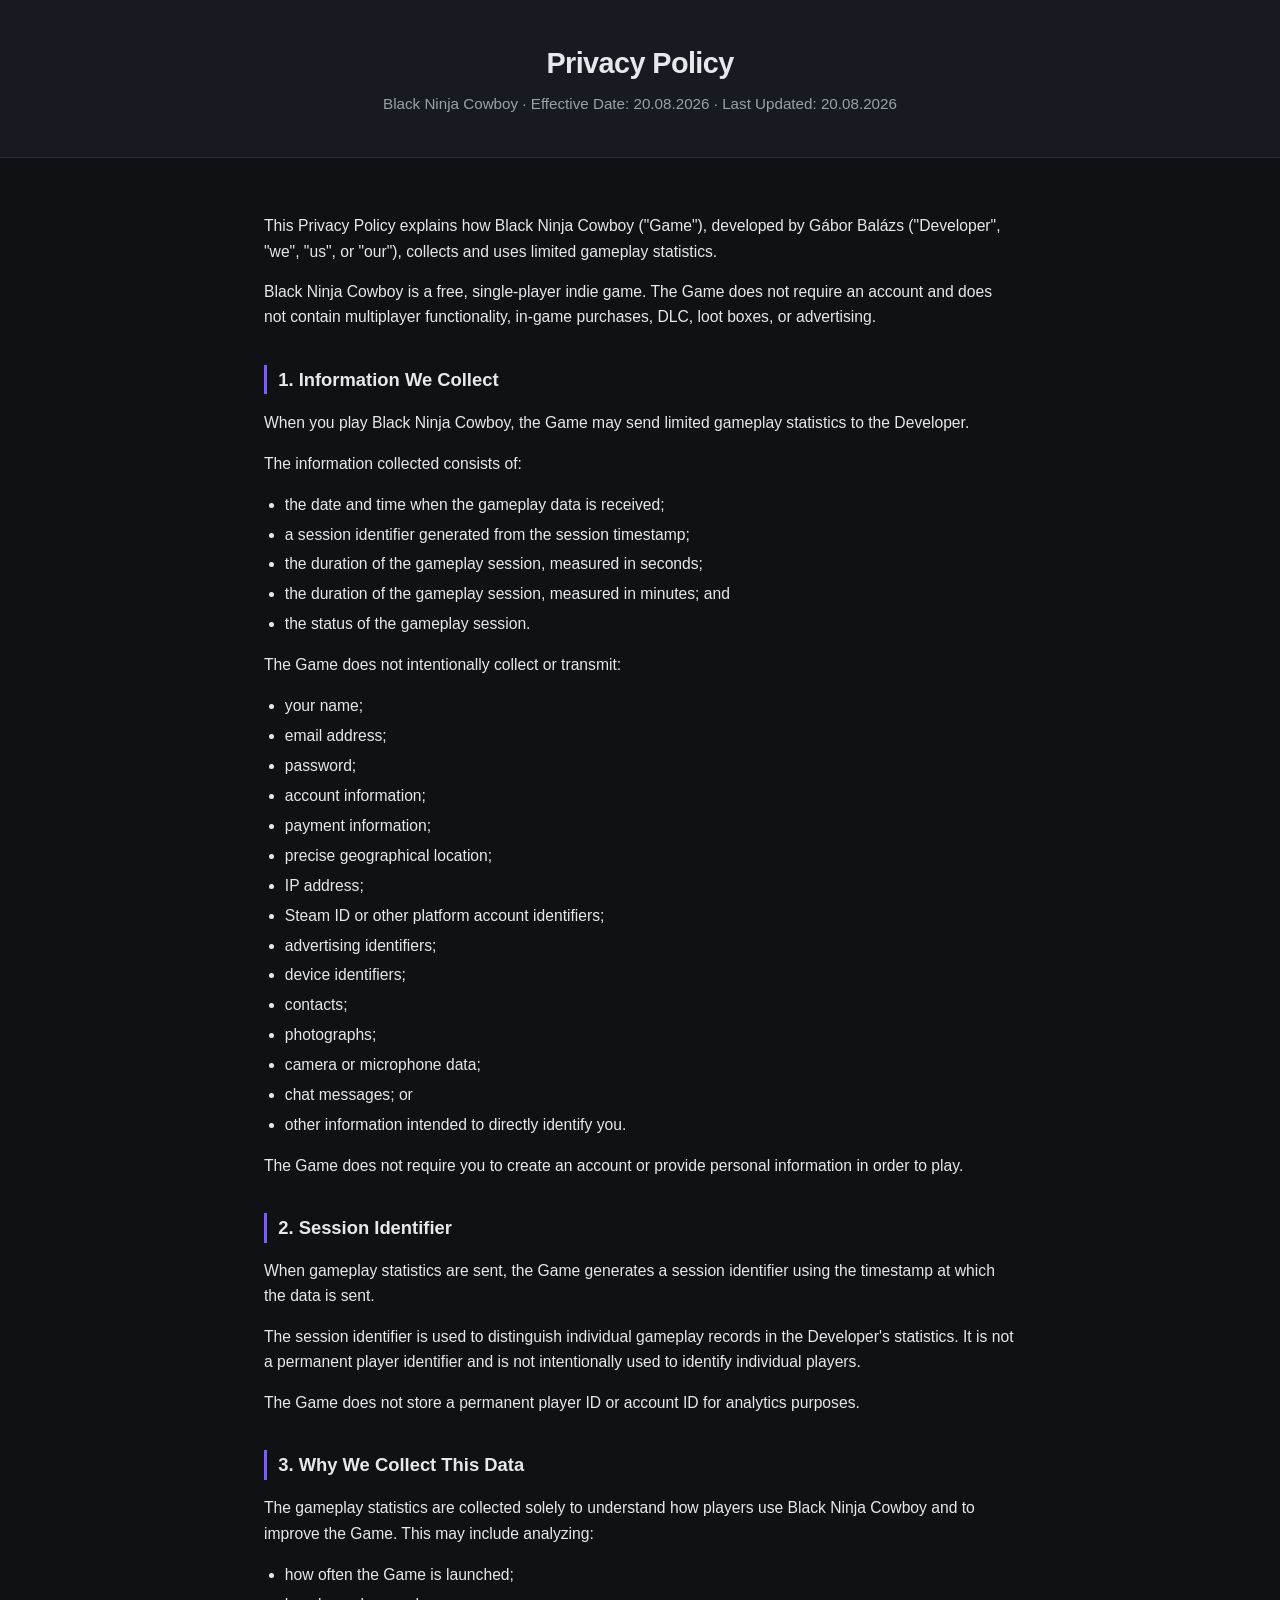
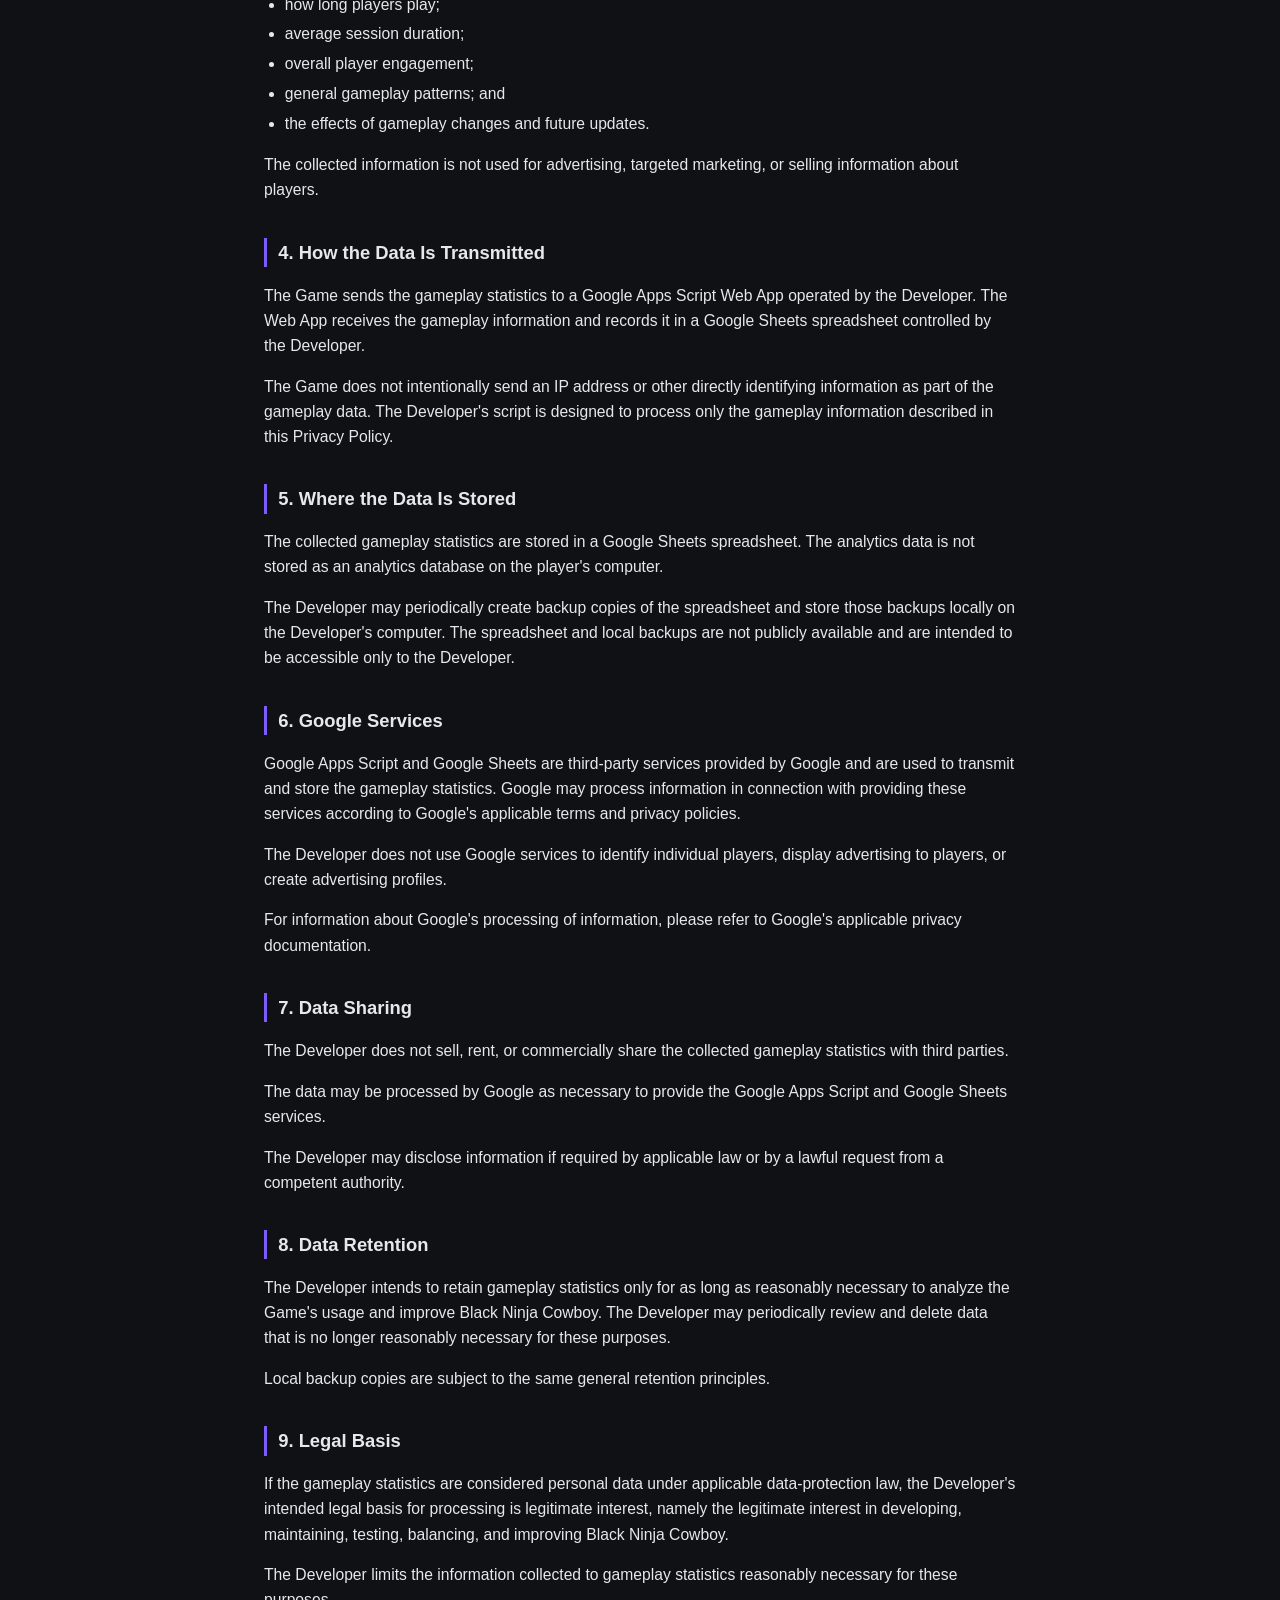
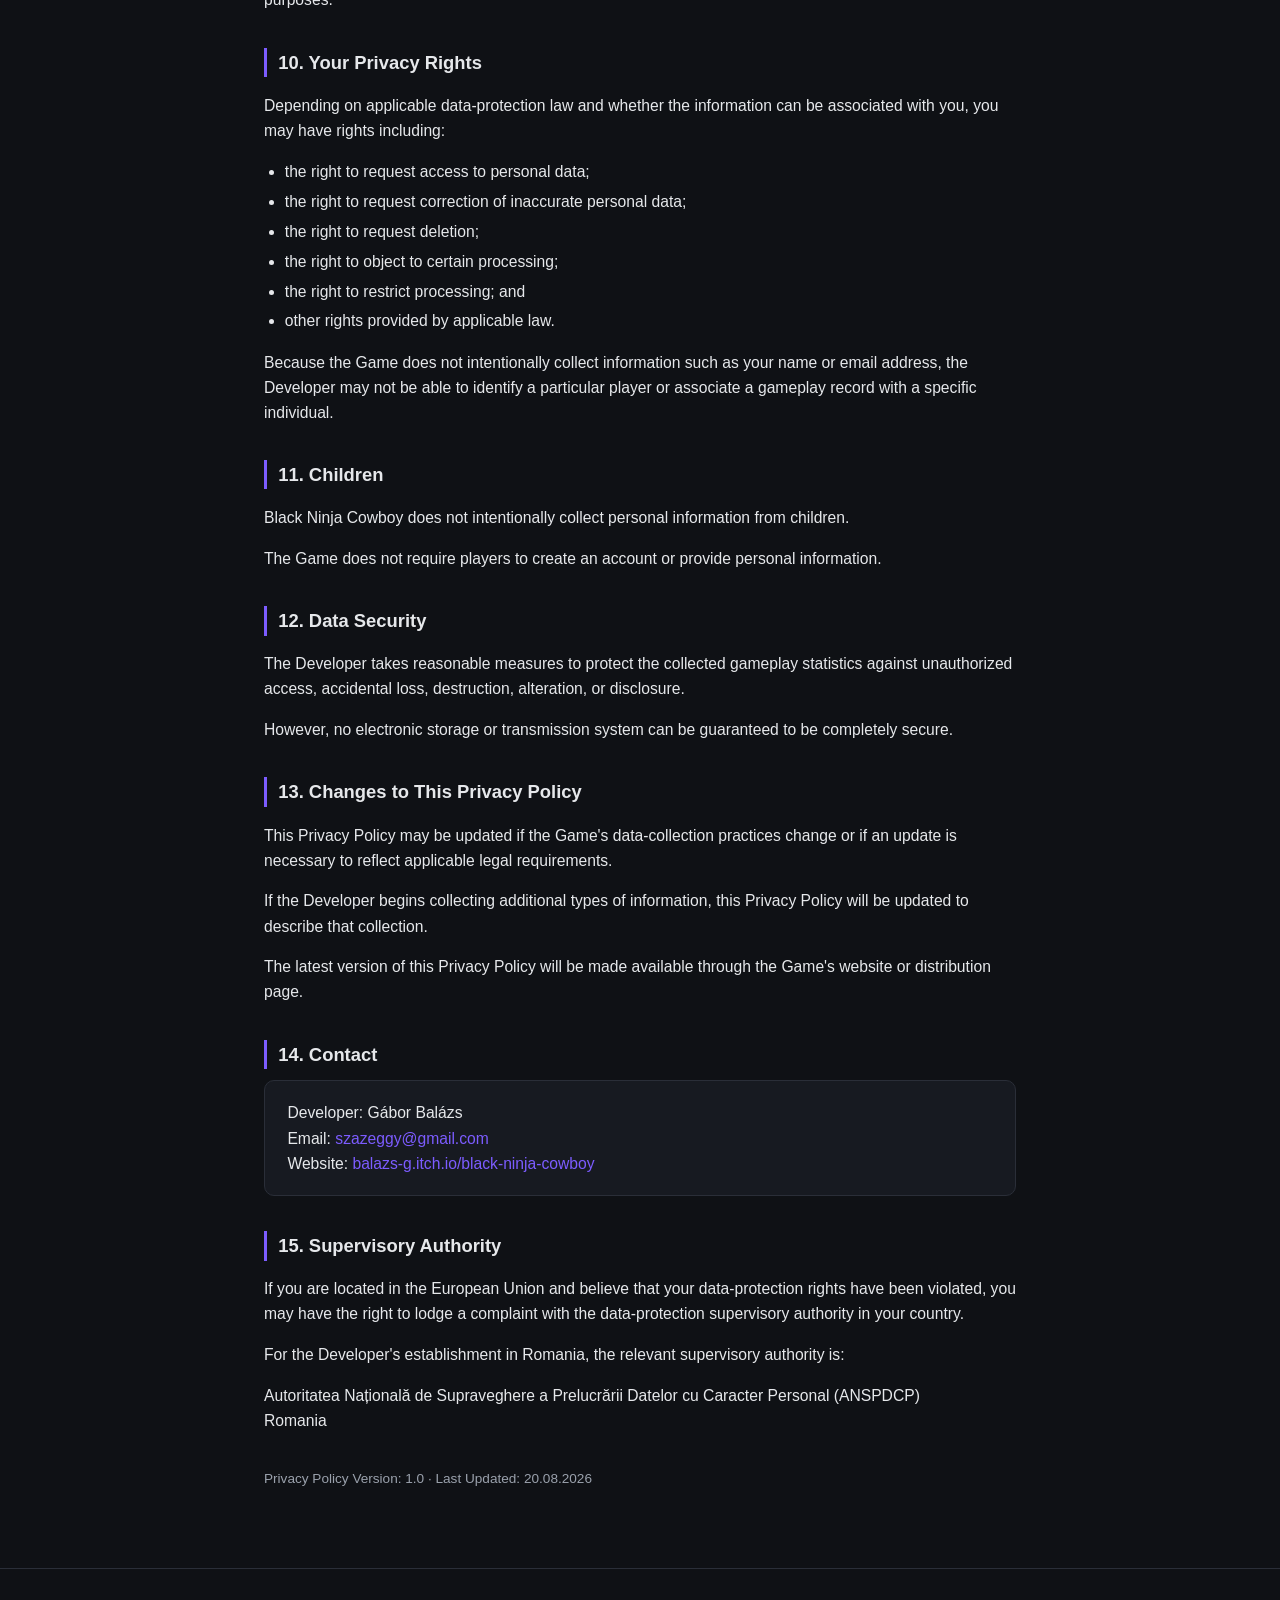
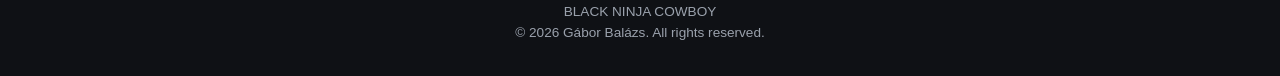
==== index.html @ f0ee31fd "Add files via upload" ====
<!DOCTYPE html>
<html lang="en">
<head>
<meta charset="UTF-8">
<meta name="viewport" content="width=device-width, initial-scale=1.0">
<title>Privacy Policy — Black Ninja Cowboy</title>
<style>
  :root {
    --bg: #0f1115;
    --panel: #171a21;
    --text: #e6e8eb;
    --muted: #9aa1ac;
    --accent: #7c5cff;
    --border: #2a2e38;
    --max-width: 800px;
  }

  * {
    box-sizing: border-box;
  }

  body {
    margin: 0;
    background: var(--bg);
    color: var(--text);
    font-family: -apple-system, BlinkMacSystemFont, "Segoe UI", Roboto, Helvetica, Arial, sans-serif;
    line-height: 1.6;
  }

  header {
    background: var(--panel);
    border-bottom: 1px solid var(--border);
    padding: 2.5rem 1.5rem;
    text-align: center;
  }

  header h1 {
    margin: 0 0 0.4rem 0;
    font-size: 1.8rem;
    letter-spacing: -0.02em;
  }

  header p {
    margin: 0;
    color: var(--muted);
    font-size: 0.95rem;
  }

  main {
    max-width: var(--max-width);
    margin: 0 auto;
    padding: 2.5rem 1.5rem 4rem;
  }

  section {
    margin-bottom: 2.2rem;
  }

  h2 {
    font-size: 1.15rem;
    border-left: 3px solid var(--accent);
    padding-left: 0.7rem;
    margin-bottom: 0.7rem;
  }

  p, li {
    color: var(--text);
    font-size: 0.98rem;
  }

  ul {
    padding-left: 1.3rem;
  }

  ul li {
    margin-bottom: 0.3rem;
  }

  a {
    color: var(--accent);
    text-decoration: none;
  }

  a:hover {
    text-decoration: underline;
  }

  .muted {
    color: var(--muted);
    font-size: 0.85rem;
  }

  footer {
    text-align: center;
    padding: 2rem 1.5rem;
    color: var(--muted);
    font-size: 0.85rem;
    border-top: 1px solid var(--border);
  }

  .contact-box {
    background: var(--panel);
    border: 1px solid var(--border);
    border-radius: 10px;
    padding: 1.2rem 1.4rem;
  }
</style>
</head>
<body>

<header>
  <h1>Privacy Policy</h1>
  <p>Black Ninja Cowboy &middot; Effective Date: 20.08.2026 &middot; Last Updated: 20.08.2026</p>
</header>

<main>

  <section>
    <p>
      This Privacy Policy explains how Black Ninja Cowboy ("Game"), developed by
      Gábor Balázs ("Developer", "we", "us", or "our"), collects and uses limited
      gameplay statistics.
    </p>
    <p>
      Black Ninja Cowboy is a free, single-player indie game. The Game does not
      require an account and does not contain multiplayer functionality, in-game
      purchases, DLC, loot boxes, or advertising.
    </p>
  </section>

  <section>
    <h2>1. Information We Collect</h2>
    <p>When you play Black Ninja Cowboy, the Game may send limited gameplay statistics to the Developer.</p>
    <p>The information collected consists of:</p>
    <ul>
      <li>the date and time when the gameplay data is received;</li>
      <li>a session identifier generated from the session timestamp;</li>
      <li>the duration of the gameplay session, measured in seconds;</li>
      <li>the duration of the gameplay session, measured in minutes; and</li>
      <li>the status of the gameplay session.</li>
    </ul>
    <p>The Game does not intentionally collect or transmit:</p>
    <ul>
      <li>your name;</li>
      <li>email address;</li>
      <li>password;</li>
      <li>account information;</li>
      <li>payment information;</li>
      <li>precise geographical location;</li>
      <li>IP address;</li>
      <li>Steam ID or other platform account identifiers;</li>
      <li>advertising identifiers;</li>
      <li>device identifiers;</li>
      <li>contacts;</li>
      <li>photographs;</li>
      <li>camera or microphone data;</li>
      <li>chat messages; or</li>
      <li>other information intended to directly identify you.</li>
    </ul>
    <p>The Game does not require you to create an account or provide personal information in order to play.</p>
  </section>

  <section>
    <h2>2. Session Identifier</h2>
    <p>
      When gameplay statistics are sent, the Game generates a session identifier
      using the timestamp at which the data is sent.
    </p>
    <p>
      The session identifier is used to distinguish individual gameplay records in
      the Developer's statistics. It is not a permanent player identifier and is
      not intentionally used to identify individual players.
    </p>
    <p>The Game does not store a permanent player ID or account ID for analytics purposes.</p>
  </section>

  <section>
    <h2>3. Why We Collect This Data</h2>
    <p>
      The gameplay statistics are collected solely to understand how players use
      Black Ninja Cowboy and to improve the Game. This may include analyzing:
    </p>
    <ul>
      <li>how often the Game is launched;</li>
      <li>how long players play;</li>
      <li>average session duration;</li>
      <li>overall player engagement;</li>
      <li>general gameplay patterns; and</li>
      <li>the effects of gameplay changes and future updates.</li>
    </ul>
    <p>The collected information is not used for advertising, targeted marketing, or selling information about players.</p>
  </section>

  <section>
    <h2>4. How the Data Is Transmitted</h2>
    <p>
      The Game sends the gameplay statistics to a Google Apps Script Web App
      operated by the Developer. The Web App receives the gameplay information
      and records it in a Google Sheets spreadsheet controlled by the Developer.
    </p>
    <p>
      The Game does not intentionally send an IP address or other directly
      identifying information as part of the gameplay data. The Developer's
      script is designed to process only the gameplay information described in
      this Privacy Policy.
    </p>
  </section>

  <section>
    <h2>5. Where the Data Is Stored</h2>
    <p>
      The collected gameplay statistics are stored in a Google Sheets
      spreadsheet. The analytics data is not stored as an analytics database on
      the player's computer.
    </p>
    <p>
      The Developer may periodically create backup copies of the spreadsheet and
      store those backups locally on the Developer's computer. The spreadsheet
      and local backups are not publicly available and are intended to be
      accessible only to the Developer.
    </p>
  </section>

  <section>
    <h2>6. Google Services</h2>
    <p>
      Google Apps Script and Google Sheets are third-party services provided by
      Google and are used to transmit and store the gameplay statistics. Google
      may process information in connection with providing these services
      according to Google's applicable terms and privacy policies.
    </p>
    <p>
      The Developer does not use Google services to identify individual players,
      display advertising to players, or create advertising profiles.
    </p>
    <p>For information about Google's processing of information, please refer to Google's applicable privacy documentation.</p>
  </section>

  <section>
    <h2>7. Data Sharing</h2>
    <p>The Developer does not sell, rent, or commercially share the collected gameplay statistics with third parties.</p>
    <p>The data may be processed by Google as necessary to provide the Google Apps Script and Google Sheets services.</p>
    <p>The Developer may disclose information if required by applicable law or by a lawful request from a competent authority.</p>
  </section>

  <section>
    <h2>8. Data Retention</h2>
    <p>
      The Developer intends to retain gameplay statistics only for as long as
      reasonably necessary to analyze the Game's usage and improve Black Ninja
      Cowboy. The Developer may periodically review and delete data that is no
      longer reasonably necessary for these purposes.
    </p>
    <p>Local backup copies are subject to the same general retention principles.</p>
  </section>

  <section>
    <h2>9. Legal Basis</h2>
    <p>
      If the gameplay statistics are considered personal data under applicable
      data-protection law, the Developer's intended legal basis for processing is
      legitimate interest, namely the legitimate interest in developing,
      maintaining, testing, balancing, and improving Black Ninja Cowboy.
    </p>
    <p>The Developer limits the information collected to gameplay statistics reasonably necessary for these purposes.</p>
  </section>

  <section>
    <h2>10. Your Privacy Rights</h2>
    <p>
      Depending on applicable data-protection law and whether the information can
      be associated with you, you may have rights including:
    </p>
    <ul>
      <li>the right to request access to personal data;</li>
      <li>the right to request correction of inaccurate personal data;</li>
      <li>the right to request deletion;</li>
      <li>the right to object to certain processing;</li>
      <li>the right to restrict processing; and</li>
      <li>other rights provided by applicable law.</li>
    </ul>
    <p>
      Because the Game does not intentionally collect information such as your
      name or email address, the Developer may not be able to identify a
      particular player or associate a gameplay record with a specific
      individual.
    </p>
  </section>

  <section>
    <h2>11. Children</h2>
    <p>Black Ninja Cowboy does not intentionally collect personal information from children.</p>
    <p>The Game does not require players to create an account or provide personal information.</p>
  </section>

  <section>
    <h2>12. Data Security</h2>
    <p>
      The Developer takes reasonable measures to protect the collected gameplay
      statistics against unauthorized access, accidental loss, destruction,
      alteration, or disclosure.
    </p>
    <p>However, no electronic storage or transmission system can be guaranteed to be completely secure.</p>
  </section>

  <section>
    <h2>13. Changes to This Privacy Policy</h2>
    <p>
      This Privacy Policy may be updated if the Game's data-collection practices
      change or if an update is necessary to reflect applicable legal
      requirements.
    </p>
    <p>If the Developer begins collecting additional types of information, this Privacy Policy will be updated to describe that collection.</p>
    <p>The latest version of this Privacy Policy will be made available through the Game's website or distribution page.</p>
  </section>

  <section>
    <h2>14. Contact</h2>
    <div class="contact-box">
      <p style="margin:0">
        Developer: Gábor Balázs<br>
        Email: <a href="mailto:szazeggy@gmail.com">szazeggy@gmail.com</a><br>
        Website: <a href="https://balazs-g.itch.io/black-ninja-cowboy">balazs-g.itch.io/black-ninja-cowboy</a>
      </p>
    </div>
  </section>

  <section>
    <h2>15. Supervisory Authority</h2>
    <p>
      If you are located in the European Union and believe that your
      data-protection rights have been violated, you may have the right to lodge
      a complaint with the data-protection supervisory authority in your country.
    </p>
    <p>For the Developer's establishment in Romania, the relevant supervisory authority is:</p>
    <p>
      Autoritatea Națională de Supraveghere a Prelucrării Datelor cu Caracter
      Personal (ANSPDCP)<br>
      Romania
    </p>
  </section>

  <p class="muted">
    Privacy Policy Version: 1.0 &middot; Last Updated: 20.08.2026
  </p>

</main>

<footer>
  BLACK NINJA COWBOY<br>
  &copy; <span id="year">2026</span> Gábor Balázs. All rights reserved.
</footer>

<script>
  document.getElementById('year').textContent = new Date().getFullYear();
</script>

</body>
</html>
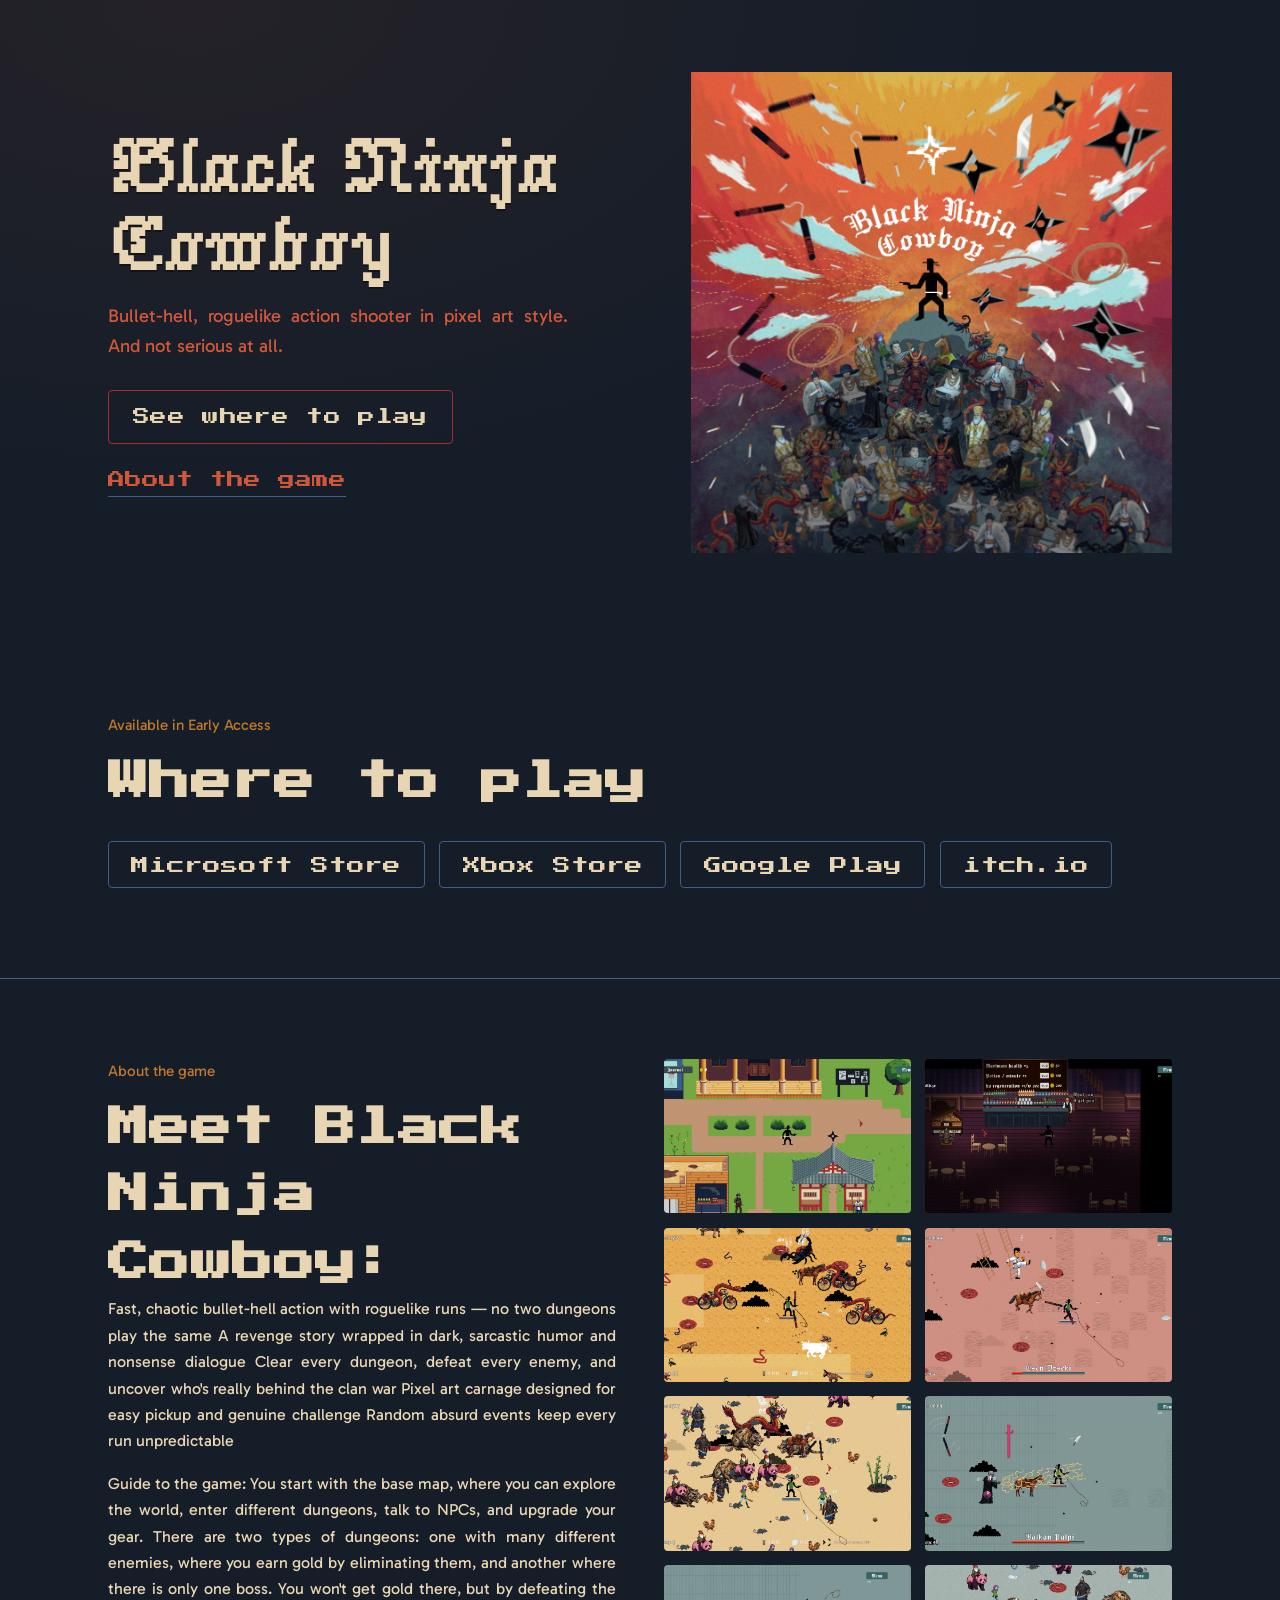
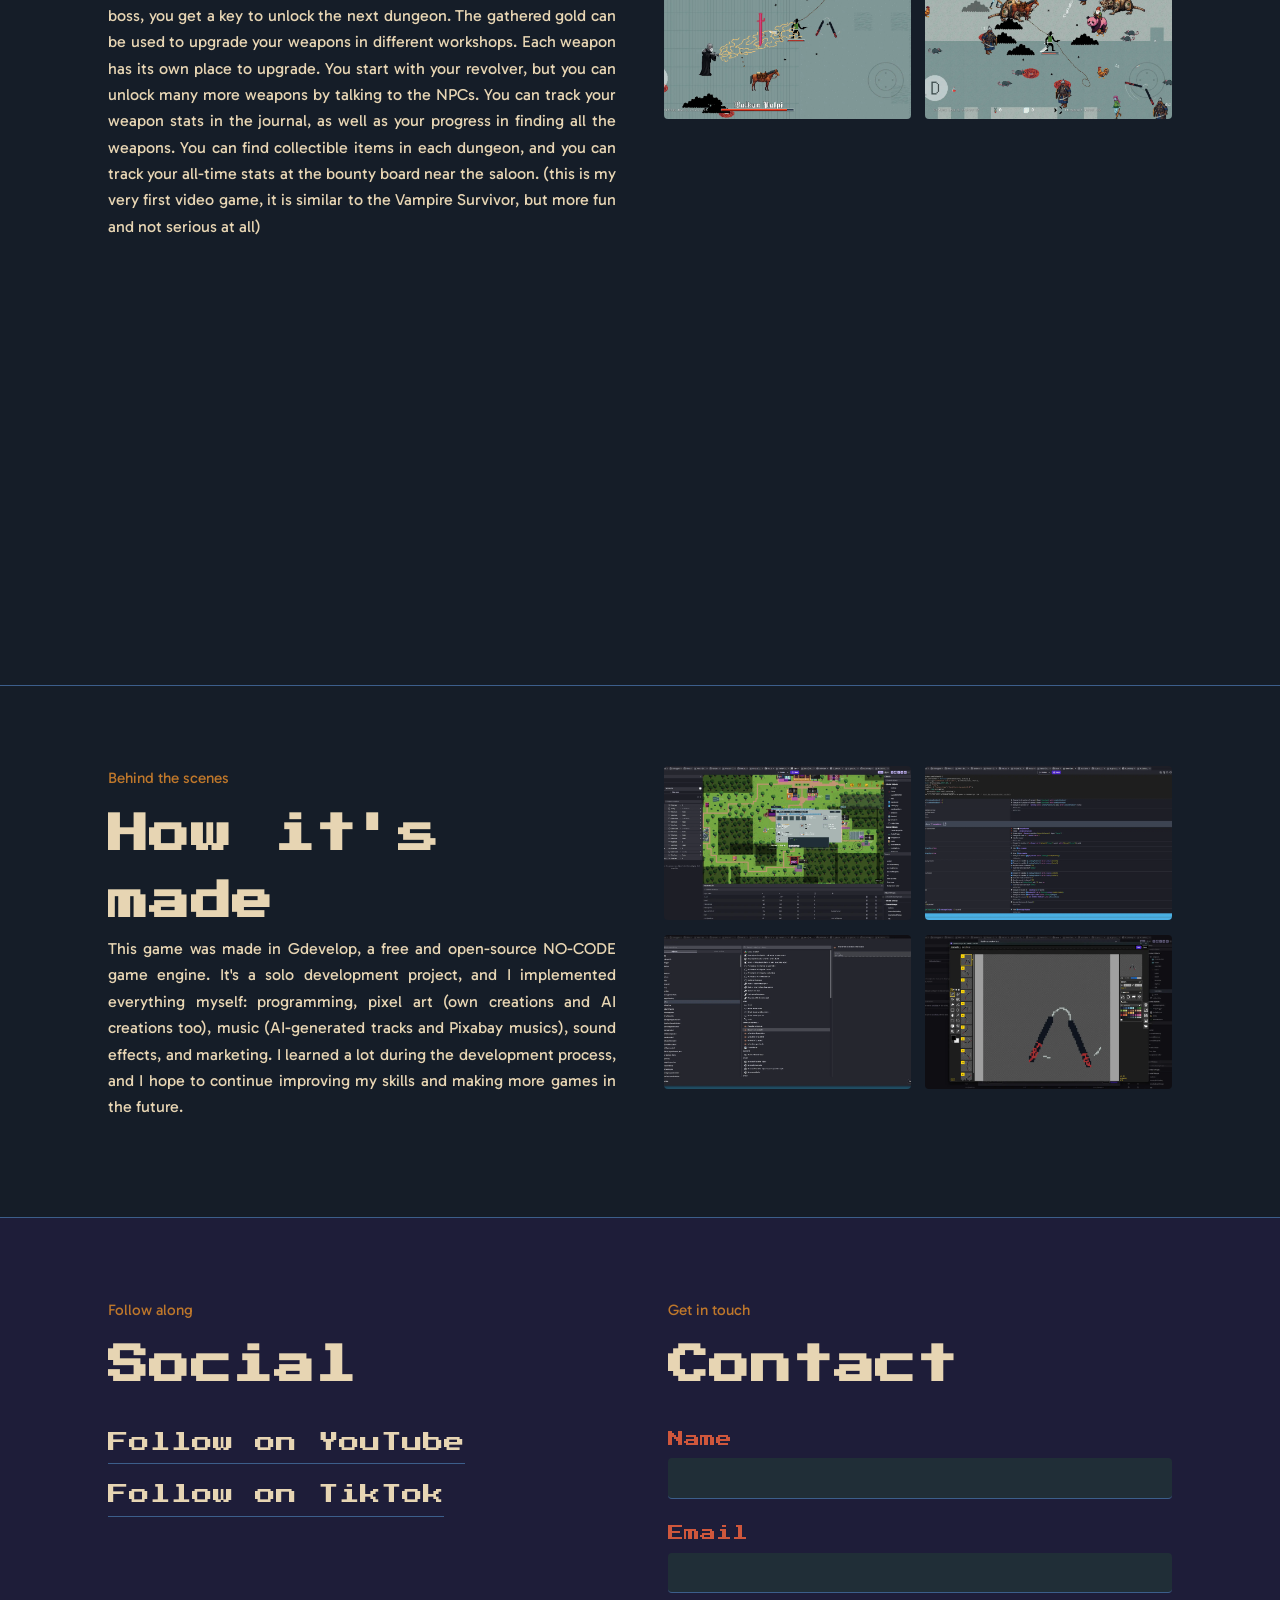
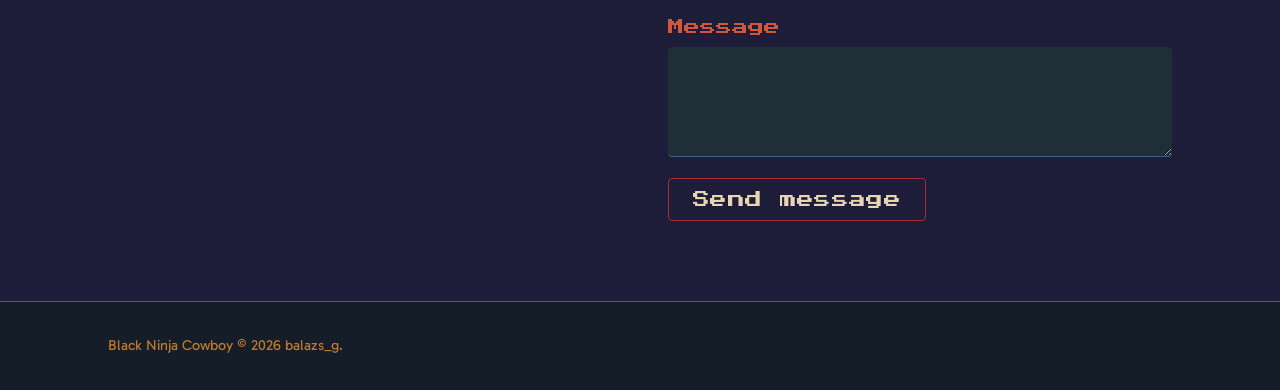
==== commit 5390f663: "Revise HTML structure and update game details Updated the title and meta description for the webpage" ====
--- a/index.html
+++ b/index.html
@@ -3,356 +3,313 @@
 <head>
 <meta charset="UTF-8">
 <meta name="viewport" content="width=device-width, initial-scale=1.0">
-<title>Privacy Policy — Black Ninja Cowboy</title>
-<style>
-  :root {
-    --bg: #0f1115;
-    --panel: #171a21;
-    --text: #e6e8eb;
-    --muted: #9aa1ac;
-    --accent: #7c5cff;
-    --border: #2a2e38;
-    --max-width: 800px;
-  }
-
-  * {
-    box-sizing: border-box;
-  }
-
-  body {
-    margin: 0;
-    background: var(--bg);
-    color: var(--text);
-    font-family: -apple-system, BlinkMacSystemFont, "Segoe UI", Roboto, Helvetica, Arial, sans-serif;
-    line-height: 1.6;
-  }
-
-  header {
-    background: var(--panel);
-    border-bottom: 1px solid var(--border);
-    padding: 2.5rem 1.5rem;
-    text-align: center;
-  }
-
-  header h1 {
-    margin: 0 0 0.4rem 0;
-    font-size: 1.8rem;
-    letter-spacing: -0.02em;
-  }
-
-  header p {
-    margin: 0;
-    color: var(--muted);
-    font-size: 0.95rem;
-  }
-
-  main {
-    max-width: var(--max-width);
-    margin: 0 auto;
-    padding: 2.5rem 1.5rem 4rem;
-  }
-
-  section {
-    margin-bottom: 2.2rem;
-  }
-
-  h2 {
-    font-size: 1.15rem;
-    border-left: 3px solid var(--accent);
-    padding-left: 0.7rem;
-    margin-bottom: 0.7rem;
-  }
-
-  p, li {
-    color: var(--text);
-    font-size: 0.98rem;
-  }
-
-  ul {
-    padding-left: 1.3rem;
-  }
-
-  ul li {
-    margin-bottom: 0.3rem;
-  }
-
-  a {
-    color: var(--accent);
-    text-decoration: none;
-  }
-
-  a:hover {
-    text-decoration: underline;
-  }
-
-  .muted {
-    color: var(--muted);
-    font-size: 0.85rem;
-  }
-
-  footer {
-    text-align: center;
-    padding: 2rem 1.5rem;
-    color: var(--muted);
-    font-size: 0.85rem;
-    border-top: 1px solid var(--border);
-  }
-
-  .contact-box {
-    background: var(--panel);
-    border: 1px solid var(--border);
-    border-radius: 10px;
-    padding: 1.2rem 1.4rem;
-  }
-</style>
+<title>Black Ninja Cowboy</title>
+<meta name="description" content="Black Ninja Cowboy — a stealth-western indie game. Available on Microsoft Store, Xbox, Google Play and itch.io.">
+
+<link rel="preconnect" href="https://fonts.googleapis.com">
+<link rel="preconnect" href="https://fonts.gstatic.com" crossorigin>
+<link href="https://fonts.googleapis.com/css2?family=Rye&family=Barlow+Condensed:wght@500;600;700&family=Work+Sans:wght@400;500;600&display=swap" rel="stylesheet">
+<link href="https://fonts.googleapis.com/css2?family=Jacquard+12&display=swap" rel="stylesheet">
+<link href="https://fonts.googleapis.com/css2?family=Gabarito:wght@400..900&display=swap" rel="stylesheet">
+<link href="https://fonts.googleapis.com/css2?family=Jacquarda+Bastarda+9&family=Jersey+10&family=Press+Start+2P&display=swap" rel="stylesheet">
+
+
+<link rel="stylesheet" href="styles.css">
+
+<link rel="icon" type="image/x-icon" href="pictures/icon.svg">
 </head>
 <body>
 
-<header>
-  <h1>Privacy Policy</h1>
-  <p>Black Ninja Cowboy &middot; Effective Date: 20.08.2026 &middot; Last Updated: 20.08.2026</p>
+<!-- =========================================================
+     HERO
+     Replace .hero-art placeholder with your key art:
+       <img src="hero-art.jpg" alt="Black Ninja Cowboy key art">
+     Recommended size: roughly 1000x1250px (portrait) or adjust
+     the aspect-ratio on .hero-art in styles.css to match your art.
+     ========================================================= -->
+<header class="hero">
+  <div class="wrap">
+    <div class="hero-copy">
+      <h1 class="hero-title">Black Ninja Cowboy</h1>
+      <p class="hero-tagline">
+        Bullet-hell, roguelike action shooter in pixel art style.
+        And not serious at all.
+        <!-- Replace this tagline with your own one or two lines. -->
+      </p>
+      <div class="hero-actions">
+        <a class="btn" href="#play">See where to play</a>
+        <a class="link-quiet" href="#about">About the game</a>
+      </div>
+    </div>
+    <div class="hero-art placeholder-box">
+      <img src="pictures/publishing materialfull-15 copy.webp" alt="Black Ninja Cowboy key art">
+    </div>
+  </div>
 </header>
 
-<main>
-
-  <section>
-    <p>
-      This Privacy Policy explains how Black Ninja Cowboy ("Game"), developed by
-      Gábor Balázs ("Developer", "we", "us", or "our"), collects and uses limited
-      gameplay statistics.
-    </p>
-    <p>
-      Black Ninja Cowboy is a free, single-player indie game. The Game does not
-      require an account and does not contain multiplayer functionality, in-game
-      purchases, DLC, loot boxes, or advertising.
-    </p>
-  </section>
-
-  <section>
-    <h2>1. Information We Collect</h2>
-    <p>When you play Black Ninja Cowboy, the Game may send limited gameplay statistics to the Developer.</p>
-    <p>The information collected consists of:</p>
-    <ul>
-      <li>the date and time when the gameplay data is received;</li>
-      <li>a session identifier generated from the session timestamp;</li>
-      <li>the duration of the gameplay session, measured in seconds;</li>
-      <li>the duration of the gameplay session, measured in minutes; and</li>
-      <li>the status of the gameplay session.</li>
+<!-- =========================================================
+     DOWNLOAD / STORES
+     Update the href of each link to your real store page.
+     To add a new storefront later, copy one <li> block.
+     ========================================================= -->
+<section id="play">
+  <div class="wrap">
+    <span class="eyebrow">Available in Early Access</span>
+    <h2>Where to play</h2>
+    <ul class="stores-list">
+      <li>
+        <a class="store-link" href="#">
+          Microsoft Store
+          <!--<span class="store-note">Windows</span>-->
+        </a>
+      </li>
+      <li>
+        <a class="store-link" href="#">
+          Xbox Store
+          <!--<span class="store-note">Console</span>-->
+        </a>
+      </li>
+      <li>
+        <a class="store-link" href="#">
+          Google Play
+          <!--<span class="store-note">Android</span>-->
+        </a>
+      </li>
+      <li>
+        <a class="store-link" href="https://balazs-g.itch.io/black-ninja-cowboy">
+          itch.io
+          <!--<span class="store-note">PC</span>-->
+        </a>
+      </li>
     </ul>
-    <p>The Game does not intentionally collect or transmit:</p>
-    <ul>
-      <li>your name;</li>
-      <li>email address;</li>
-      <li>password;</li>
-      <li>account information;</li>
-      <li>payment information;</li>
-      <li>precise geographical location;</li>
-      <li>IP address;</li>
-      <li>Steam ID or other platform account identifiers;</li>
-      <li>advertising identifiers;</li>
-      <li>device identifiers;</li>
-      <li>contacts;</li>
-      <li>photographs;</li>
-      <li>camera or microphone data;</li>
-      <li>chat messages; or</li>
-      <li>other information intended to directly identify you.</li>
-    </ul>
-    <p>The Game does not require you to create an account or provide personal information in order to play.</p>
-  </section>
-
-  <section>
-    <h2>2. Session Identifier</h2>
-    <p>
-      When gameplay statistics are sent, the Game generates a session identifier
-      using the timestamp at which the data is sent.
-    </p>
-    <p>
-      The session identifier is used to distinguish individual gameplay records in
-      the Developer's statistics. It is not a permanent player identifier and is
-      not intentionally used to identify individual players.
-    </p>
-    <p>The Game does not store a permanent player ID or account ID for analytics purposes.</p>
-  </section>
-
-  <section>
-    <h2>3. Why We Collect This Data</h2>
-    <p>
-      The gameplay statistics are collected solely to understand how players use
-      Black Ninja Cowboy and to improve the Game. This may include analyzing:
-    </p>
-    <ul>
-      <li>how often the Game is launched;</li>
-      <li>how long players play;</li>
-      <li>average session duration;</li>
-      <li>overall player engagement;</li>
-      <li>general gameplay patterns; and</li>
-      <li>the effects of gameplay changes and future updates.</li>
-    </ul>
-    <p>The collected information is not used for advertising, targeted marketing, or selling information about players.</p>
-  </section>
-
-  <section>
-    <h2>4. How the Data Is Transmitted</h2>
-    <p>
-      The Game sends the gameplay statistics to a Google Apps Script Web App
-      operated by the Developer. The Web App receives the gameplay information
-      and records it in a Google Sheets spreadsheet controlled by the Developer.
-    </p>
-    <p>
-      The Game does not intentionally send an IP address or other directly
-      identifying information as part of the gameplay data. The Developer's
-      script is designed to process only the gameplay information described in
-      this Privacy Policy.
-    </p>
-  </section>
-
-  <section>
-    <h2>5. Where the Data Is Stored</h2>
-    <p>
-      The collected gameplay statistics are stored in a Google Sheets
-      spreadsheet. The analytics data is not stored as an analytics database on
-      the player's computer.
-    </p>
-    <p>
-      The Developer may periodically create backup copies of the spreadsheet and
-      store those backups locally on the Developer's computer. The spreadsheet
-      and local backups are not publicly available and are intended to be
-      accessible only to the Developer.
-    </p>
-  </section>
-
-  <section>
-    <h2>6. Google Services</h2>
-    <p>
-      Google Apps Script and Google Sheets are third-party services provided by
-      Google and are used to transmit and store the gameplay statistics. Google
-      may process information in connection with providing these services
-      according to Google's applicable terms and privacy policies.
-    </p>
-    <p>
-      The Developer does not use Google services to identify individual players,
-      display advertising to players, or create advertising profiles.
-    </p>
-    <p>For information about Google's processing of information, please refer to Google's applicable privacy documentation.</p>
-  </section>
-
-  <section>
-    <h2>7. Data Sharing</h2>
-    <p>The Developer does not sell, rent, or commercially share the collected gameplay statistics with third parties.</p>
-    <p>The data may be processed by Google as necessary to provide the Google Apps Script and Google Sheets services.</p>
-    <p>The Developer may disclose information if required by applicable law or by a lawful request from a competent authority.</p>
-  </section>
-
-  <section>
-    <h2>8. Data Retention</h2>
-    <p>
-      The Developer intends to retain gameplay statistics only for as long as
-      reasonably necessary to analyze the Game's usage and improve Black Ninja
-      Cowboy. The Developer may periodically review and delete data that is no
-      longer reasonably necessary for these purposes.
-    </p>
-    <p>Local backup copies are subject to the same general retention principles.</p>
-  </section>
-
-  <section>
-    <h2>9. Legal Basis</h2>
-    <p>
-      If the gameplay statistics are considered personal data under applicable
-      data-protection law, the Developer's intended legal basis for processing is
-      legitimate interest, namely the legitimate interest in developing,
-      maintaining, testing, balancing, and improving Black Ninja Cowboy.
-    </p>
-    <p>The Developer limits the information collected to gameplay statistics reasonably necessary for these purposes.</p>
-  </section>
-
-  <section>
-    <h2>10. Your Privacy Rights</h2>
-    <p>
-      Depending on applicable data-protection law and whether the information can
-      be associated with you, you may have rights including:
-    </p>
-    <ul>
-      <li>the right to request access to personal data;</li>
-      <li>the right to request correction of inaccurate personal data;</li>
-      <li>the right to request deletion;</li>
-      <li>the right to object to certain processing;</li>
-      <li>the right to restrict processing; and</li>
-      <li>other rights provided by applicable law.</li>
-    </ul>
-    <p>
-      Because the Game does not intentionally collect information such as your
-      name or email address, the Developer may not be able to identify a
-      particular player or associate a gameplay record with a specific
-      individual.
-    </p>
-  </section>
-
-  <section>
-    <h2>11. Children</h2>
-    <p>Black Ninja Cowboy does not intentionally collect personal information from children.</p>
-    <p>The Game does not require players to create an account or provide personal information.</p>
-  </section>
-
-  <section>
-    <h2>12. Data Security</h2>
-    <p>
-      The Developer takes reasonable measures to protect the collected gameplay
-      statistics against unauthorized access, accidental loss, destruction,
-      alteration, or disclosure.
-    </p>
-    <p>However, no electronic storage or transmission system can be guaranteed to be completely secure.</p>
-  </section>
-
-  <section>
-    <h2>13. Changes to This Privacy Policy</h2>
-    <p>
-      This Privacy Policy may be updated if the Game's data-collection practices
-      change or if an update is necessary to reflect applicable legal
-      requirements.
-    </p>
-    <p>If the Developer begins collecting additional types of information, this Privacy Policy will be updated to describe that collection.</p>
-    <p>The latest version of this Privacy Policy will be made available through the Game's website or distribution page.</p>
-  </section>
-
-  <section>
-    <h2>14. Contact</h2>
-    <div class="contact-box">
-      <p style="margin:0">
-        Developer: Gábor Balázs<br>
-        Email: <a href="mailto:szazeggy@gmail.com">szazeggy@gmail.com</a><br>
-        Website: <a href="https://balazs-g.itch.io/black-ninja-cowboy">balazs-g.itch.io/black-ninja-cowboy</a>
-      </p>
-    </div>
-  </section>
-
-  <section>
-    <h2>15. Supervisory Authority</h2>
-    <p>
-      If you are located in the European Union and believe that your
-      data-protection rights have been violated, you may have the right to lodge
-      a complaint with the data-protection supervisory authority in your country.
-    </p>
-    <p>For the Developer's establishment in Romania, the relevant supervisory authority is:</p>
-    <p>
-      Autoritatea Națională de Supraveghere a Prelucrării Datelor cu Caracter
-      Personal (ANSPDCP)<br>
-      Romania
-    </p>
-  </section>
-
-  <p class="muted">
-    Privacy Policy Version: 1.0 &middot; Last Updated: 20.08.2026
-  </p>
-
-</main>
-
-<footer>
-  BLACK NINJA COWBOY<br>
-  &copy; <span id="year">2026</span> Gábor Balázs. All rights reserved.
+  </div>
+</section>
+
+<!-- =========================================================
+     ABOUT THE GAME
+     Click any screenshot below to open the lightbox — the
+     lightbox markup and script are near the end of the file.
+     ========================================================= -->
+<section id="about">
+  <div class="wrap">
+    <div class="split">
+      <div class="split-text">
+        <span class="eyebrow">About the game</span>
+        <h2>Meet Black Ninja Cowboy:</h2>
+        <p>
+          Fast, chaotic bullet-hell action with roguelike runs — no two dungeons play the same
+          A revenge story wrapped in dark, sarcastic humor and nonsense dialogue
+          Clear every dungeon, defeat every enemy, and uncover who's really behind the clan war
+          Pixel art carnage designed for easy pickup and genuine challenge
+          Random absurd events keep every run unpredictable
+        </p>
+        <p>
+          Guide to the game:
+          You start with the base map, where you can explore the world, enter different dungeons, talk to NPCs, and upgrade your gear. There are two types of dungeons: one with many different enemies, where you earn gold by eliminating them, and another where there is only one boss. You won't get gold there, but by defeating the boss, you get a key to unlock the next dungeon. The gathered gold can be used to upgrade your weapons in different workshops. Each weapon has its own place to upgrade. You start with your revolver, but you can unlock many more weapons by talking to the NPCs. You can track your weapon stats in the journal, as well as your progress in finding all the weapons. You can find collectible items in each dungeon, and you can track your all-time stats at the bounty board near the saloon. 
+
+
+
+          (this is my very first video game, it is similar to the Vampire Survivor, but more fun and not serious at all)
+
+        </p>
+      </div>
+      <div class="split-media gallery">
+        <img src="pictures/Screenshot 2026-09-03 155823 copy.webp" alt="Screenshot 1">
+        <img src="pictures/Screenshot 2026-09-03 155844 copy.webp" alt="Screenshot 2">
+        <img src="pictures/Screenshot 2026-09-03 162710 copy.webp" alt="Screenshot 3">
+        <img src="pictures/Screenshot 2026-09-03 164522 copy.webp" alt="Screenshot 4">
+        <img src="pictures/Screenshot 2026-09-03 165046 copy.webp" alt="Screenshot 5">
+        <img src="pictures/Screenshot 2026-09-03 165436 copy.webp" alt="Screenshot 6">
+        <img src="pictures/Screenshot_20260904_180843_Black Ninja Cowboy copy.webp" alt="Screenshot 7">
+        <img src="pictures/Screenshot_20260904_181502_Black Ninja Cowboy copy.webp" alt="Screenshot 8">
+      </div>
+    </div>
+
+    <div class="video-row">
+      <div class="video-slot">
+        <iframe src="https://www.youtube.com/embed/SdOWdLT4Q8U" 
+                title="Black Ninja Cowboy Teaser" 
+                allow="accelerometer; autoplay; clipboard-write; encrypted-media; gyroscope; picture-in-picture; web-share" 
+                allowfullscreen></iframe>
+      </div>
+      <div class="video-slot">
+        <iframe src="https://www.youtube.com/embed/nsSAZEVv3R8" 
+                title="Black Ninja Cowboy Teaser" 
+                allow="accelerometer; autoplay; clipboard-write; encrypted-media; gyroscope; picture-in-picture; web-share" 
+                allowfullscreen></iframe>
+      </div>
+    </div>
+  </div>
+</section>
+
+<!-- =========================================================
+     HOW IT'S MADE
+     Same pattern as the section above, mirrored for variety.
+     These screenshots open in the lightbox too.
+     ========================================================= -->
+<section id="how-its-made">
+  <div class="wrap">
+    <div class="split reverse">
+      <div class="split-text">
+        <span class="eyebrow">Behind the scenes</span>
+        <h2>How it's made</h2>
+        <p>
+          This game was made in Gdevelop, a free and open-source NO-CODE game engine. It's a solo development project, and I implemented everything myself: programming, pixel art (own creations and AI creations too), music (AI-generated tracks and Pixabay musics), sound effects, and marketing. I learned a lot during the development process, and I hope to continue improving my skills and making more games in the future.
+        </p>
+      </div>
+      <div class="split-media gallery">
+        <img src="pictures/bts (1) copy.webp" alt="Dev screenshot 1">
+        <img src="pictures/bts (2) copy.webp" alt="Dev screenshot 2">
+        <img src="pictures/bts (3) copy.webp" alt="Dev screenshot 3">
+        <img src="pictures/bts (4) copy.webp" alt="Dev screenshot 4">
+      </div>
+    </div>
+  </div>
+</section>
+
+<!-- =========================================================
+     SOCIAL + CONTACT
+     Update the YouTube / TikTok links to your real profiles.
+     The contact form below posts to FormSubmit.co, a free
+     service for static sites — confirm the activation email
+     FormSubmit sends the first time someone submits the form.
+     ========================================================= -->
+<section class="connect">
+  <div class="wrap">
+    <div class="split">
+      <div>
+        <span class="eyebrow">Follow along</span>
+        <h2>Social</h2>
+        <ul class="social-list">
+          <li><a href="https://www.youtube.com/@blackNinjaCowboy">Follow on YouTube</a></li>
+          <li><a href="https://www.tiktok.com/@black.ninja.cowboy">Follow on TikTok</a></li>
+        </ul>
+      </div>
+
+      <div>
+        <span class="eyebrow">Get in touch</span>
+        <h2>Contact</h2>
+        <form class="contact-form" action="https://formsubmit.co/szazeggy@gmail.com" method="POST">
+          <input type="hidden" name="_subject" value="Black Ninja Cowboy — website contact form">
+          <!-- Standard honeypot field to block bots without inline display property -->
+          <input type="text" name="_honey" style="display:none">
+
+          <div class="field">
+            <label for="name">Name</label>
+            <input type="text" id="name" name="name" required>
+          </div>
+          <div class="field">
+            <label for="email">Email</label>
+            <input type="email" id="email" name="email" required>
+          </div>
+          <div class="field">
+            <label for="message">Message</label>
+            <textarea id="message" name="message" required></textarea>
+          </div>
+          <button class="btn" type="submit">Send message</button>
+        </form>
+      </div>
+    </div>
+  </div>
+</section>
+
+<footer class="site-foot">
+  <div class="wrap">
+    Black Ninja Cowboy &copy; <span id="year">2026</span> balazs_g.
+  </div>
 </footer>
+
+<!-- =========================================================
+     LIGHTBOX
+     Opens when any .gallery image is clicked. Shows the image
+     large (not full-screen), lets you step through the other
+     images in that same gallery with the arrow buttons or the
+     left/right keys, and closes with the close button, the
+     Escape key, or a click on the dark backdrop.
+     ========================================================= -->
+<div class="lightbox-overlay" id="lightbox">
+  <button type="button" class="lightbox-close" aria-label="Close">&times;</button>
+  <button type="button" class="lightbox-prev" aria-label="Previous image">&#8249;</button>
+  <img src="" alt="">
+  <button type="button" class="lightbox-next" aria-label="Next image">&#8250;</button>
+</div>
 
 <script>
   document.getElementById('year').textContent = new Date().getFullYear();
+
+  (function () {
+    const overlay = document.getElementById('lightbox');
+    const overlayImg = overlay.querySelector('img');
+    const closeBtn = overlay.querySelector('.lightbox-close');
+    const prevBtn = overlay.querySelector('.lightbox-prev');
+    const nextBtn = overlay.querySelector('.lightbox-next');
+
+    let currentGroup = [];
+    let currentIndex = 0;
+
+    function updateImage() {
+      const img = currentGroup[currentIndex];
+      overlayImg.src = img.src;
+      overlayImg.alt = img.alt;
+    }
+
+    function openLightbox(group, index) {
+      currentGroup = group;
+      currentIndex = index;
+      updateImage();
+      overlay.classList.add('is-open');
+      document.body.style.overflow = 'hidden';
+    }
+
+    function closeLightbox() {
+      overlay.classList.remove('is-open');
+      document.body.style.overflow = '';
+    }
+
+    function showNext() {
+      currentIndex = (currentIndex + 1) % currentGroup.length;
+      updateImage();
+    }
+
+    function showPrev() {
+      currentIndex = (currentIndex - 1 + currentGroup.length) % currentGroup.length;
+      updateImage();
+    }
+
+    document.querySelectorAll('.gallery').forEach((gallery) => {
+      const imgs = Array.from(gallery.querySelectorAll('img'));
+      imgs.forEach((img, idx) => {
+        img.tabIndex = 0;
+        img.setAttribute('role', 'button');
+        img.setAttribute('aria-label', 'Open larger image');
+        img.addEventListener('click', () => openLightbox(imgs, idx));
+        img.addEventListener('keydown', (e) => {
+          if (e.key === 'Enter' || e.key === ' ') {
+            e.preventDefault();
+            openLightbox(imgs, idx);
+          }
+        });
+      });
+    });
+
+    closeBtn.addEventListener('click', closeLightbox);
+    nextBtn.addEventListener('click', showNext);
+    prevBtn.addEventListener('click', showPrev);
+
+    // Click on the dark backdrop (not the image or the buttons) closes it.
+    overlay.addEventListener('click', (e) => {
+      if (e.target === overlay) {
+        closeLightbox();
+      }
+    });
+
+    document.addEventListener('keydown', (e) => {
+      if (!overlay.classList.contains('is-open')) return;
+      if (e.key === 'Escape') closeLightbox();
+      if (e.key === 'ArrowRight') showNext();
+      if (e.key === 'ArrowLeft') showPrev();
+    });
+  })();
 </script>
 
 </body>
--- a/styles.css
+++ b/styles.css
@@ -0,0 +1,623 @@
+/* =========================================================
+   BLACK NINJA COWBOY — shared stylesheet
+   Theme: dusty frontier meets stealth.
+   Warm charcoal ground, rust-red accent, cold steel accent.
+   ========================================================= */
+
+:root {
+  --bg: #151d28;
+  --bg-alt: #1e1d39;
+  --bg-raised: #202e37;
+  --ink: #e7d5b3;
+  --ink-muted: #cf573c;
+  --ink-faint: #be772b;
+  --accent: #a42f2f;
+  --accent-bright: #a8b5b2;
+  --steel: #d7b594;
+  --line: #3c5e8b;
+  --max: 1120px;
+
+  --font-display: 'Jacquarda Bastarda 9', serif;
+  --font-head: 'Press Start 2P', sans-serif;
+  --font-body: 'Gabarito', sans-serif;
+}
+
+* {
+  box-sizing: border-box;
+}
+
+html {
+  scroll-behavior: smooth;
+}
+
+@media (prefers-reduced-motion: reduce) {
+  html {
+    scroll-behavior: auto;
+  }
+  * {
+    animation-duration: 0.001ms !important;
+    animation-iteration-count: 1 !important;
+    transition-duration: 0.001ms !important;
+  }
+}
+
+body {
+  margin: 0;
+  background: var(--bg);
+  color: var(--ink);
+  font-family: var(--font-body);
+  font-size: 16px;
+  line-height: 1.65;
+  -webkit-font-smoothing: antialiased;
+}
+
+img {
+  max-width: 100%;
+  display: block;
+}
+
+a {
+  color: var(--accent-bright);
+  text-decoration: none;
+}
+
+a:hover {
+  text-decoration: underline;
+}
+
+:focus-visible {
+  outline: 2px solid var(--accent-bright);
+  outline-offset: 3px;
+}
+
+.wrap {
+  max-width: var(--max);
+  margin: 0 auto;
+  padding: 0 1.75rem;
+}
+
+h1, h2, h3 {
+  font-family: var(--font-head);
+  font-weight: 600;
+  letter-spacing: 0.01em;
+  margin: 0;
+  color: var(--ink);
+}
+
+h2 {
+  font-size: clamp(1.9rem, 3.2vw, 2.6rem);
+}
+
+h3 {
+  font-size: 1.2rem;
+  color: var(--ink-muted);
+  font-weight: 500;
+}
+
+p {
+  margin: 0 0 1rem 0;
+  max-width: 62ch;
+  text-align: justify;
+}
+
+section {
+  padding: 5rem 0;
+  border-top: 1px solid var(--line);
+}
+
+section:first-of-type {
+  border-top: none;
+}
+
+.eyebrow {
+  display: block;
+  color: var(--ink-faint);
+  font-size: 0.95rem;
+  margin-bottom: 0.6rem;
+}
+
+/* ---------------------------------------------------------
+   HERO
+   --------------------------------------------------------- */
+
+.hero {
+  border-top: none;
+  padding: 4.5rem 0 5rem;
+  background:
+    radial-gradient(ellipse at 15% 0%, rgba(193, 80, 46, 0.09), transparent 55%),
+    var(--bg);
+}
+
+.hero .wrap {
+  display: grid;
+  grid-template-columns: 1fr 0.9fr;
+  gap: 3rem;
+  align-items: center;
+}
+
+.hero-copy {
+  animation: rise-in 0.7s ease-out both;
+}
+
+@keyframes rise-in {
+  from {
+    opacity: 0;
+    transform: translateY(14px);
+  }
+  to {
+    opacity: 1;
+    transform: translateY(0);
+  }
+}
+
+.hero-title {
+  font-family: var(--font-display);
+  font-size: clamp(2.6rem, 6vw, 4.6rem);
+  line-height: 1.05;
+  color: var(--ink);
+  margin: 0 0 1.1rem 0;
+  text-shadow: 0 2px 0 rgba(0, 0, 0, 0.35);
+}
+
+.hero-tagline {
+  font-size: 1.15rem;
+  color: var(--ink-muted);
+  max-width: 46ch;
+}
+
+.hero-actions {
+  margin-top: 1.8rem;
+  display: flex;
+  gap: 1.4rem;
+  flex-wrap: wrap;
+  align-items: center;
+}
+
+.btn {
+  display: inline-block;
+  padding: 0.75rem 1.5rem;
+  border: 1.5px solid var(--accent);
+  color: var(--ink);
+  font-family: var(--font-head);
+  font-size: 1.05rem;
+  letter-spacing: 0.02em;
+  border-radius: 0.25rem;
+  background: transparent;
+  transition: background-color 0.15s ease, color 0.15s ease;
+}
+
+.btn:hover {
+  background: var(--accent);
+  color: #17110c;
+  text-decoration: none;
+}
+
+.link-quiet {
+  color: var(--ink-muted);
+  font-family: var(--font-head);
+  font-size: 1.05rem;
+  border-bottom: 1px solid var(--line);
+  padding-bottom: 2px;
+}
+
+.link-quiet:hover {
+  color: var(--ink);
+  text-decoration: none;
+  border-color: var(--ink-muted);
+}
+
+.placeholder-box {
+  font-family: var(--font-head);
+  font-size: 1rem;
+  display: flex;
+  align-items: center;
+  justify-content: center;
+  text-align: center;
+}
+
+.hero-art.placeholder-box {
+  width: 100%;
+}
+
+/* ---------------------------------------------------------
+   DOWNLOAD / STORES
+   --------------------------------------------------------- */
+
+.stores-list {
+  display: flex;
+  flex-wrap: wrap;
+  gap: 0.9rem;
+  margin-top: 2.2rem;
+  padding: 0;
+  list-style: none;
+}
+
+.store-link {
+  border: 1.5px solid var(--line);
+  padding: 0.85rem 1.4rem;
+  font-family: var(--font-head);
+  font-size: 1.1rem;
+  color: var(--ink);
+  transition: border-color 0.15s ease, color 0.15s ease;
+  border-radius: 0.25rem;
+}
+
+.store-link:hover {
+  border-color: var(--accent);
+  color: var(--accent-bright);
+  text-decoration: none;
+}
+
+.store-link .store-note {
+  display: block;
+  font-family: var(--font-body);
+  font-size: 0.8rem;
+  color: var(--ink-faint);
+  margin-top: 0.15rem;
+}
+
+/* ---------------------------------------------------------
+   ABOUT / HOW IT'S MADE — shared grid patterns
+   --------------------------------------------------------- */
+
+.split {
+  display: grid;
+  grid-template-columns: 1fr 1fr;
+  gap: 3rem;
+  align-items: start;
+}
+
+.split.reverse .split-media {
+  order: 2;
+}
+
+.split.reverse .split-text {
+  order: 1;
+}
+
+.gallery {
+  display: grid;
+  grid-template-columns: 1fr 1fr;
+  gap: 0.9rem;
+}
+
+.screenshots {
+  border-radius: 0.25rem;
+}
+
+.gallery .placeholder-box {
+  aspect-ratio: 16 / 10;
+}
+
+.gallery img {
+  width: 100%;
+  height: 100%;
+  aspect-ratio: 16 / 10;
+  object-fit: cover;
+  border-radius: 0.25rem;
+  cursor: pointer;
+  transition: opacity 0.15s ease;
+}
+
+.gallery img:hover,
+.gallery img:focus-visible {
+  opacity: 0.82;
+}
+
+.video-row {
+  margin-top: 3rem;
+  display: grid;
+  grid-template-columns: 1fr 1fr;
+  gap: 1.5rem;
+}
+
+.video-slot {
+  aspect-ratio: 16 / 9;
+}
+
+.video-slot iframe {
+  width: 100%;
+  height: 100%;
+  border: none;
+  border-radius: 0.25rem;
+}
+
+/* ---------------------------------------------------------
+   CONNECT (social + contact)
+   --------------------------------------------------------- */
+
+.connect {
+  background: var(--bg-alt);
+}
+
+.connect .split {
+  gap: 3.5rem;
+}
+
+.social-list {
+  list-style: none;
+  padding: 0;
+  margin: 1.6rem 0 0 0;
+  display: flex;
+  flex-direction: column;
+  gap: 0.9rem;
+}
+
+.social-list a {
+  font-family: var(--font-head);
+  font-size: 1.3rem;
+  color: var(--ink);
+  border-bottom: 1px solid var(--line);
+  display: inline-block;
+  padding-bottom: 0.2rem;
+}
+
+.social-list a:hover {
+  color: var(--accent-bright);
+  border-color: var(--accent);
+  text-decoration: none;
+}
+
+form.contact-form {
+  display: flex;
+  flex-direction: column;
+  gap: 1.3rem;
+  margin-top: 1.6rem;
+}
+
+.field {
+  display: flex;
+  flex-direction: column;
+  gap: 0.4rem;
+}
+
+.field label {
+  font-family: var(--font-head);
+  font-size: 1rem;
+  color: var(--ink-muted);
+}
+
+.field input,
+.field textarea {
+  background: var(--bg-raised);
+  border: none;
+  border-bottom: 1.5px solid var(--line);
+  color: var(--ink);
+  font-family: var(--font-body);
+  font-size: 1rem;
+  padding: 0.65rem 0.5rem;
+  border-radius: 0.25rem;
+}
+
+.field textarea {
+  resize: vertical;
+  min-height: 110px;
+}
+
+.field input:focus,
+.field textarea:focus {
+  border-color: var(--accent);
+  outline: none;
+}
+
+.contact-form button {
+  align-self: flex-start;
+  cursor: pointer;
+  font-family: var(--font-head);
+  border-radius: 0.25rem;
+}
+
+/* ---------------------------------------------------------
+   FOOTER
+   --------------------------------------------------------- */
+
+footer.site-foot {
+  border-top: 1px solid var(--line);
+  padding: 2rem 0;
+  color: var(--ink-faint);
+  font-size: 0.9rem;
+}
+
+/* ---------------------------------------------------------
+   LIGHTBOX (click a screenshot to view it large)
+   --------------------------------------------------------- */
+
+.lightbox-overlay {
+  position: fixed;
+  inset: 0;
+  z-index: 1000;
+  display: flex;
+  align-items: center;
+  justify-content: center;
+  background: rgba(10, 8, 6, 0.92);
+  opacity: 0;
+  visibility: hidden;
+  transition: opacity 0.2s ease;
+}
+
+.lightbox-overlay.is-open {
+  opacity: 1;
+  visibility: visible;
+}
+
+.lightbox-overlay img {
+  max-width: 86vw;
+  max-height: 84vh;
+  width: auto;
+  height: auto;
+  border-radius: 0.25rem;
+  border: 1px solid var(--line);
+  box-shadow: 0 25px 70px rgba(0, 0, 0, 0.55);
+}
+
+.lightbox-close,
+.lightbox-prev,
+.lightbox-next {
+  position: absolute;
+  display: flex;
+  align-items: center;
+  justify-content: center;
+  background: var(--bg-alt);
+  border: 1.5px solid var(--ink-faint);
+  border-radius: 0.25rem;
+  color: var(--ink);
+  font-family: var(--font-head);
+  cursor: pointer;
+  transition: border-color 0.15s ease, color 0.15s ease;
+}
+
+.lightbox-close:hover,
+.lightbox-prev:hover,
+.lightbox-next:hover {
+  border-color: var(--accent);
+  color: var(--accent-bright);
+}
+
+.lightbox-close {
+  top: 1.5rem;
+  right: 1.5rem;
+  width: 2.6rem;
+  height: 2.6rem;
+  font-size: 1.7rem;
+  line-height: 1;
+}
+
+.lightbox-prev,
+.lightbox-next {
+  top: 50%;
+  transform: translateY(-50%);
+  width: 3rem;
+  height: 3rem;
+  font-size: 1.9rem;
+}
+
+.lightbox-prev {
+  left: 1.5rem;
+}
+
+.lightbox-next {
+  right: 1.5rem;
+}
+
+@media (max-width: 600px) {
+  .lightbox-prev,
+  .lightbox-next {
+    width: 2.4rem;
+    height: 2.4rem;
+    font-size: 1.5rem;
+  }
+
+  .lightbox-close {
+    top: 0.8rem;
+    right: 0.8rem;
+  }
+
+  .lightbox-prev {
+    left: 0.5rem;
+  }
+
+  .lightbox-next {
+    right: 0.5rem;
+  }
+}
+
+/* ---------------------------------------------------------
+   LEGAL PAGES (privacy policy / EULA)
+   --------------------------------------------------------- */
+
+.legal-header {
+  background: var(--bg-alt);
+  border-bottom: 1px solid var(--line);
+  padding: 3rem 0 2.2rem;
+}
+
+.legal-header h1 {
+  font-family: var(--font-head);
+  font-size: clamp(1.8rem, 3vw, 2.4rem);
+}
+
+.legal-header .meta {
+  color: var(--ink-faint);
+  margin-top: 0.4rem;
+  font-size: 0.95rem;
+}
+
+.legal-main {
+  max-width: 760px;
+  margin: 0 auto;
+  padding: 3rem 1.75rem 5rem;
+}
+
+.legal-main section {
+  border-top: none;
+  padding: 0 0 2.1rem 0;
+}
+
+.legal-main h2 {
+  font-size: 1.25rem;
+  border-left: 3px solid var(--accent);
+  padding-left: 0.75rem;
+  margin-bottom: 0.8rem;
+}
+
+.legal-main ul {
+  padding-left: 1.3rem;
+}
+
+.legal-main ul li {
+  margin-bottom: 0.35rem;
+}
+
+.legal-contact-box {
+  background: var(--bg-raised);
+  border: 1px solid var(--line);
+  padding: 1.2rem 1.4rem;
+}
+
+.legal-note {
+  color: var(--ink-faint);
+  font-size: 0.9rem;
+}
+
+/* ---------------------------------------------------------
+   RESPONSIVE
+   --------------------------------------------------------- */
+
+@media (max-width: 860px) {
+  .hero .wrap {
+    grid-template-columns: 1fr;
+  }
+
+  .hero-art {
+    order: -1;
+  }
+
+  .split,
+  .split.reverse {
+    grid-template-columns: 1fr;
+  }
+
+  .split .split-media,
+  .split.reverse .split-media {
+    order: -1;
+  }
+
+  .video-row {
+    grid-template-columns: 1fr;
+  }
+
+  section {
+    padding: 3.5rem 0;
+  }
+}
+
+@media (max-width: 520px) {
+  .gallery {
+    grid-template-columns: 1fr;
+  }
+
+  .stores-list {
+    flex-direction: column;
+    align-items: stretch;
+  }
+}
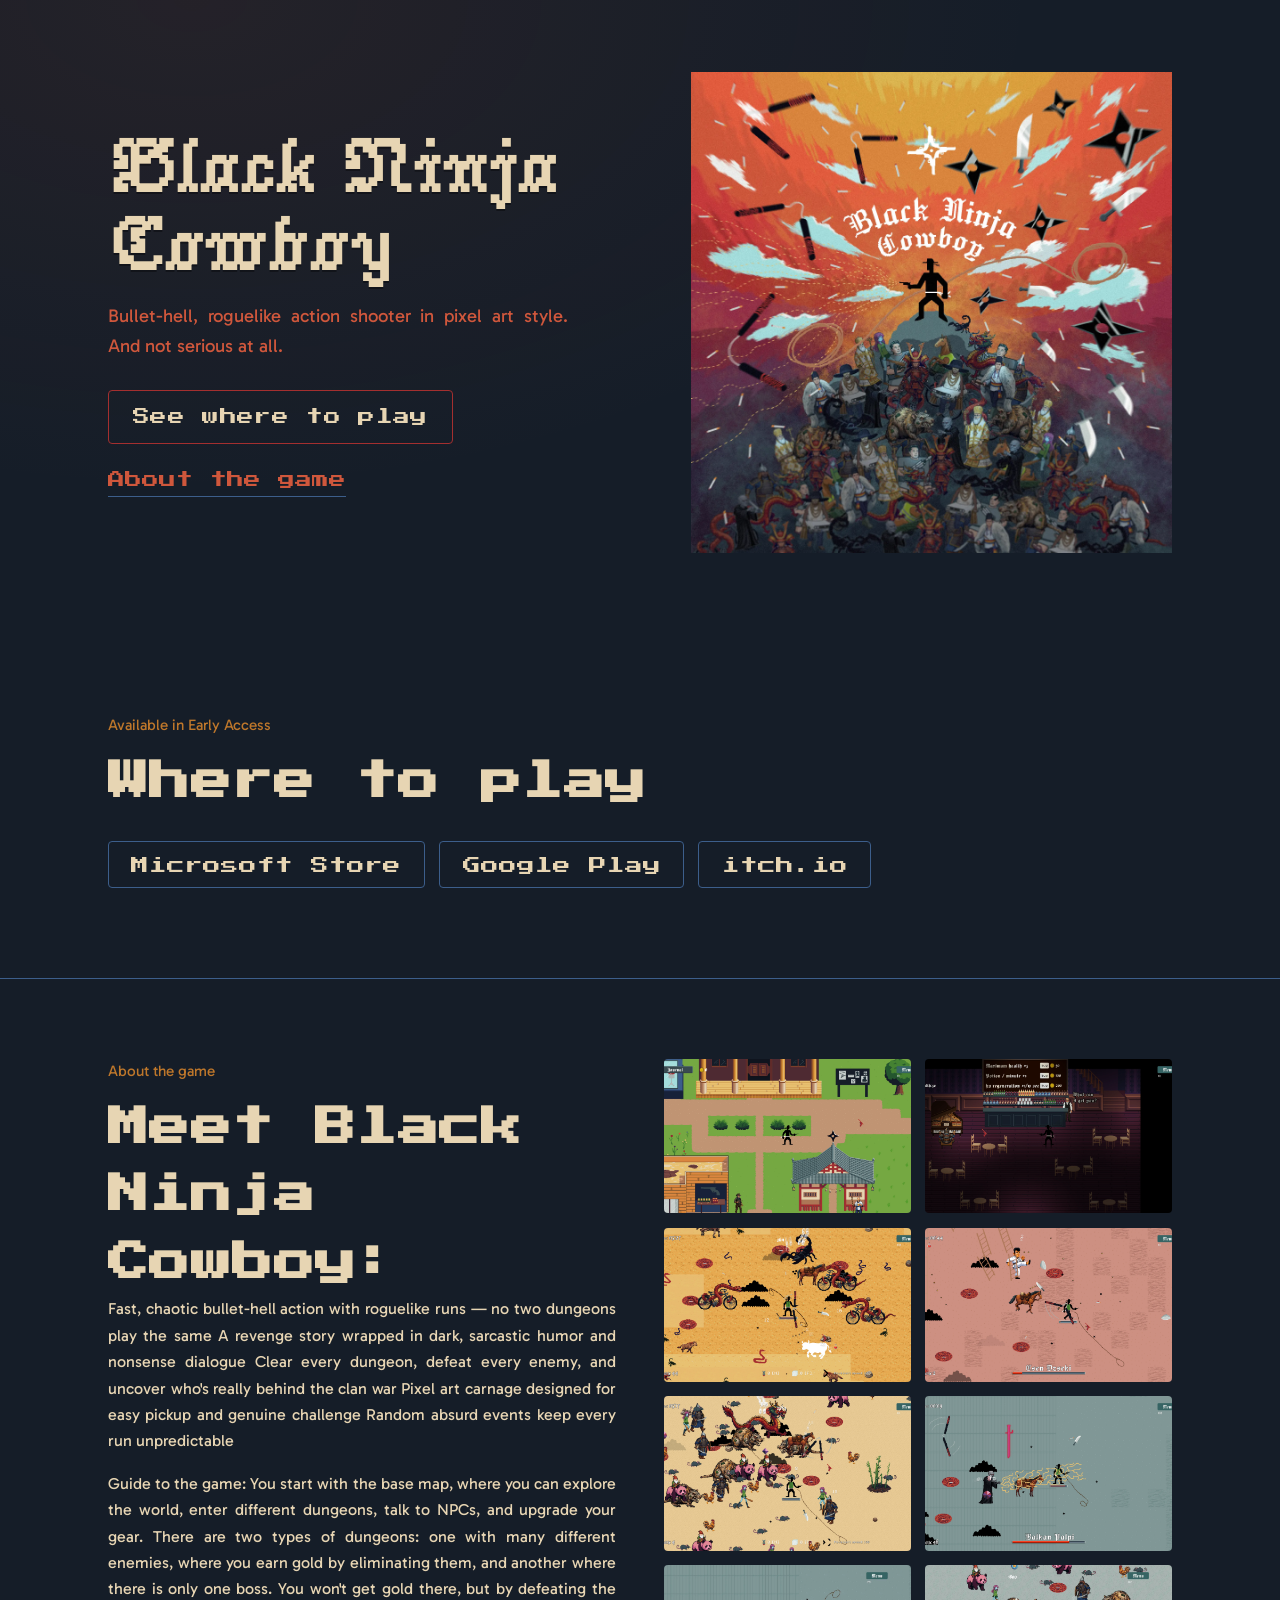
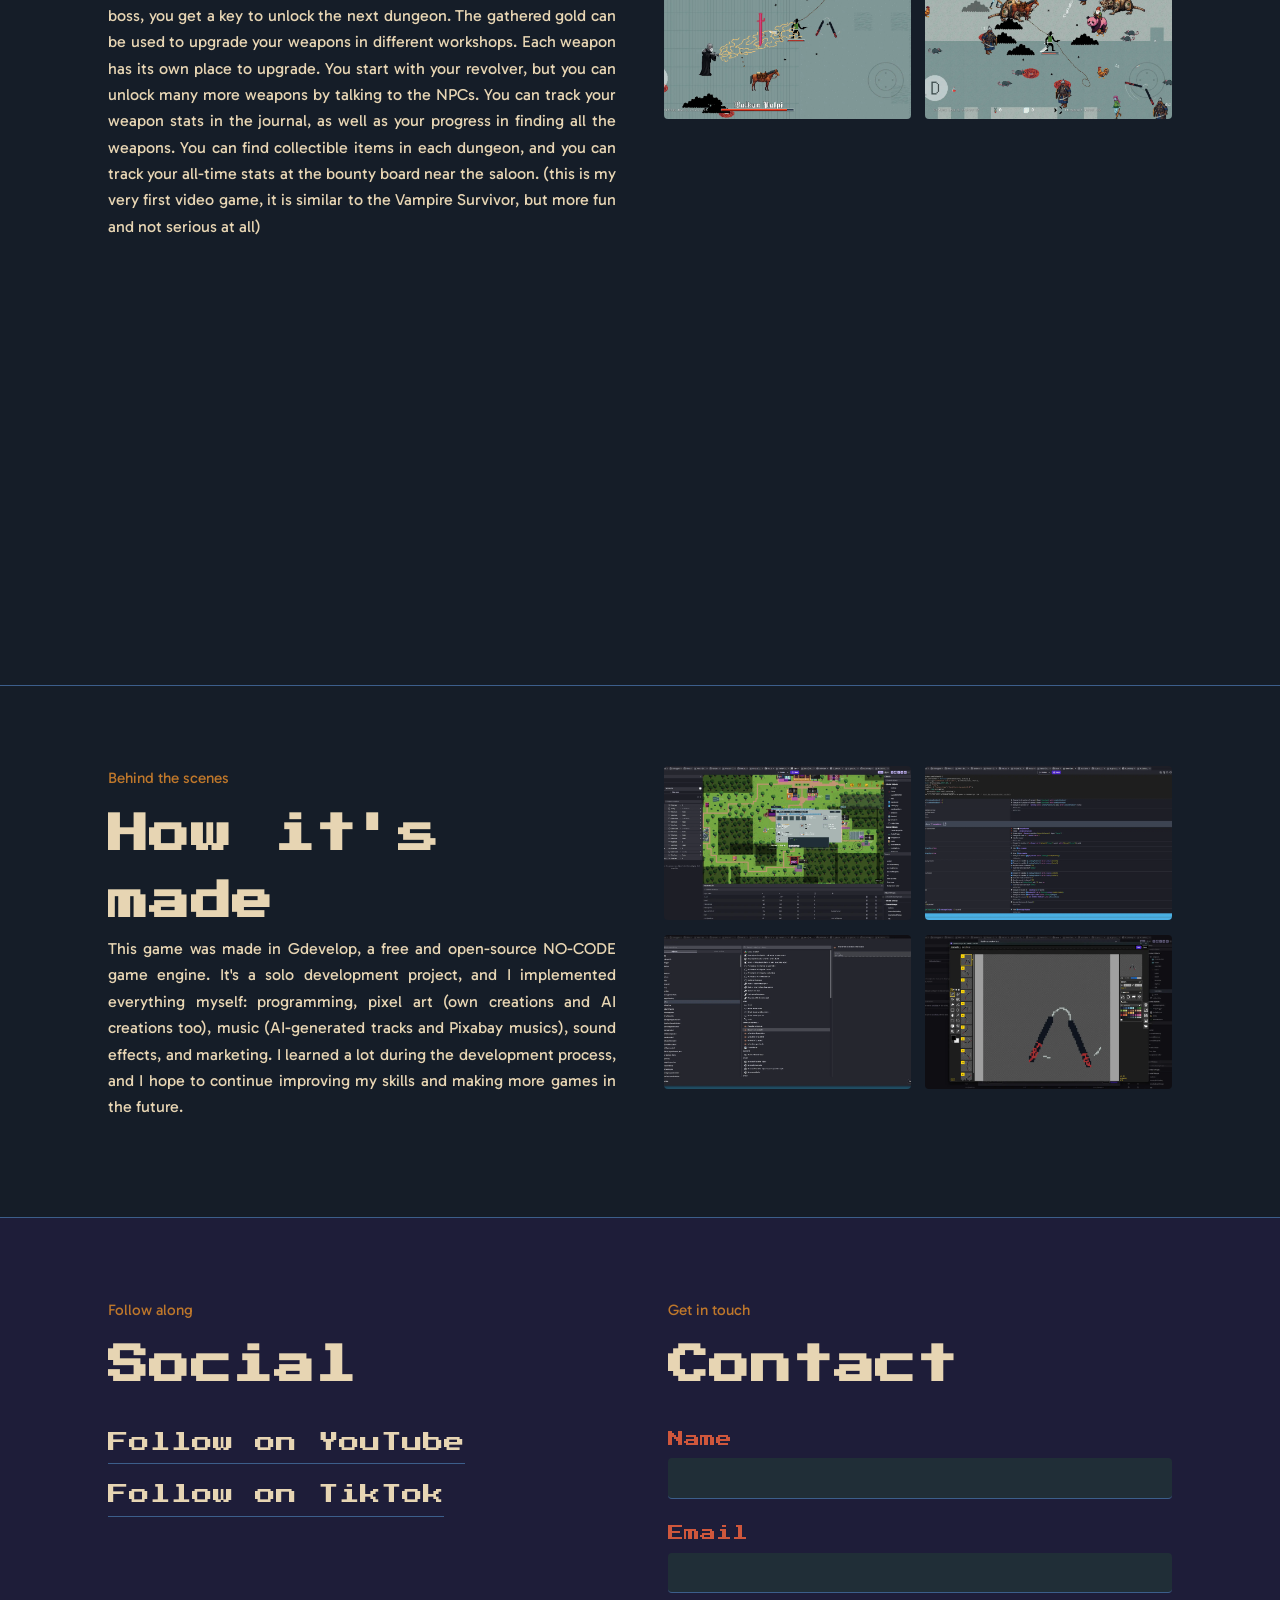
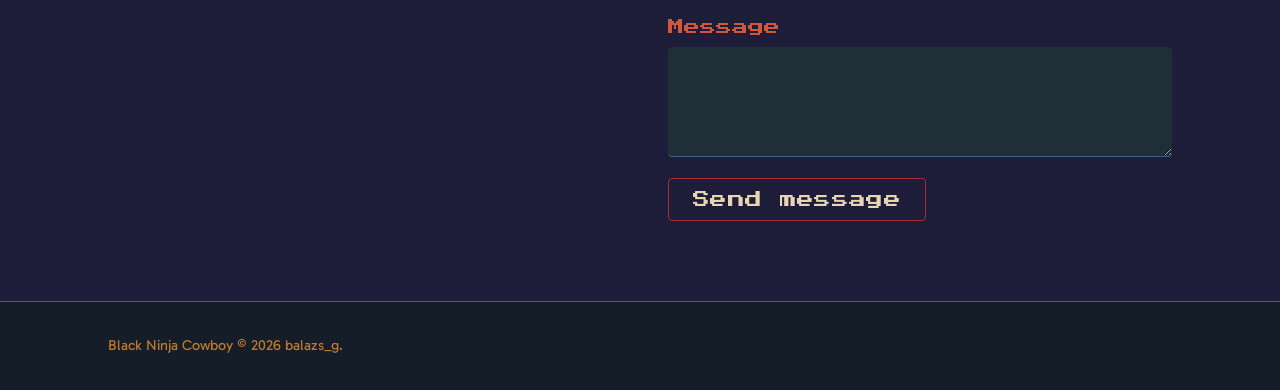
==== commit b10f3b28: "Update store links in index.html" ====
--- a/index.html
+++ b/index.html
@@ -58,19 +58,13 @@
     <h2>Where to play</h2>
     <ul class="stores-list">
       <li>
-        <a class="store-link" href="#">
+        <a class="store-link" href="https://apps.microsoft.com/detail/9PL0VPPNLCRF">
           Microsoft Store
           <!--<span class="store-note">Windows</span>-->
         </a>
       </li>
       <li>
-        <a class="store-link" href="#">
-          Xbox Store
-          <!--<span class="store-note">Console</span>-->
-        </a>
-      </li>
-      <li>
-        <a class="store-link" href="#">
+        <a class="store-link" href="https://play.google.com/store/apps/details?id=balazs_g.blackninjacowboy">
           Google Play
           <!--<span class="store-note">Android</span>-->
         </a>
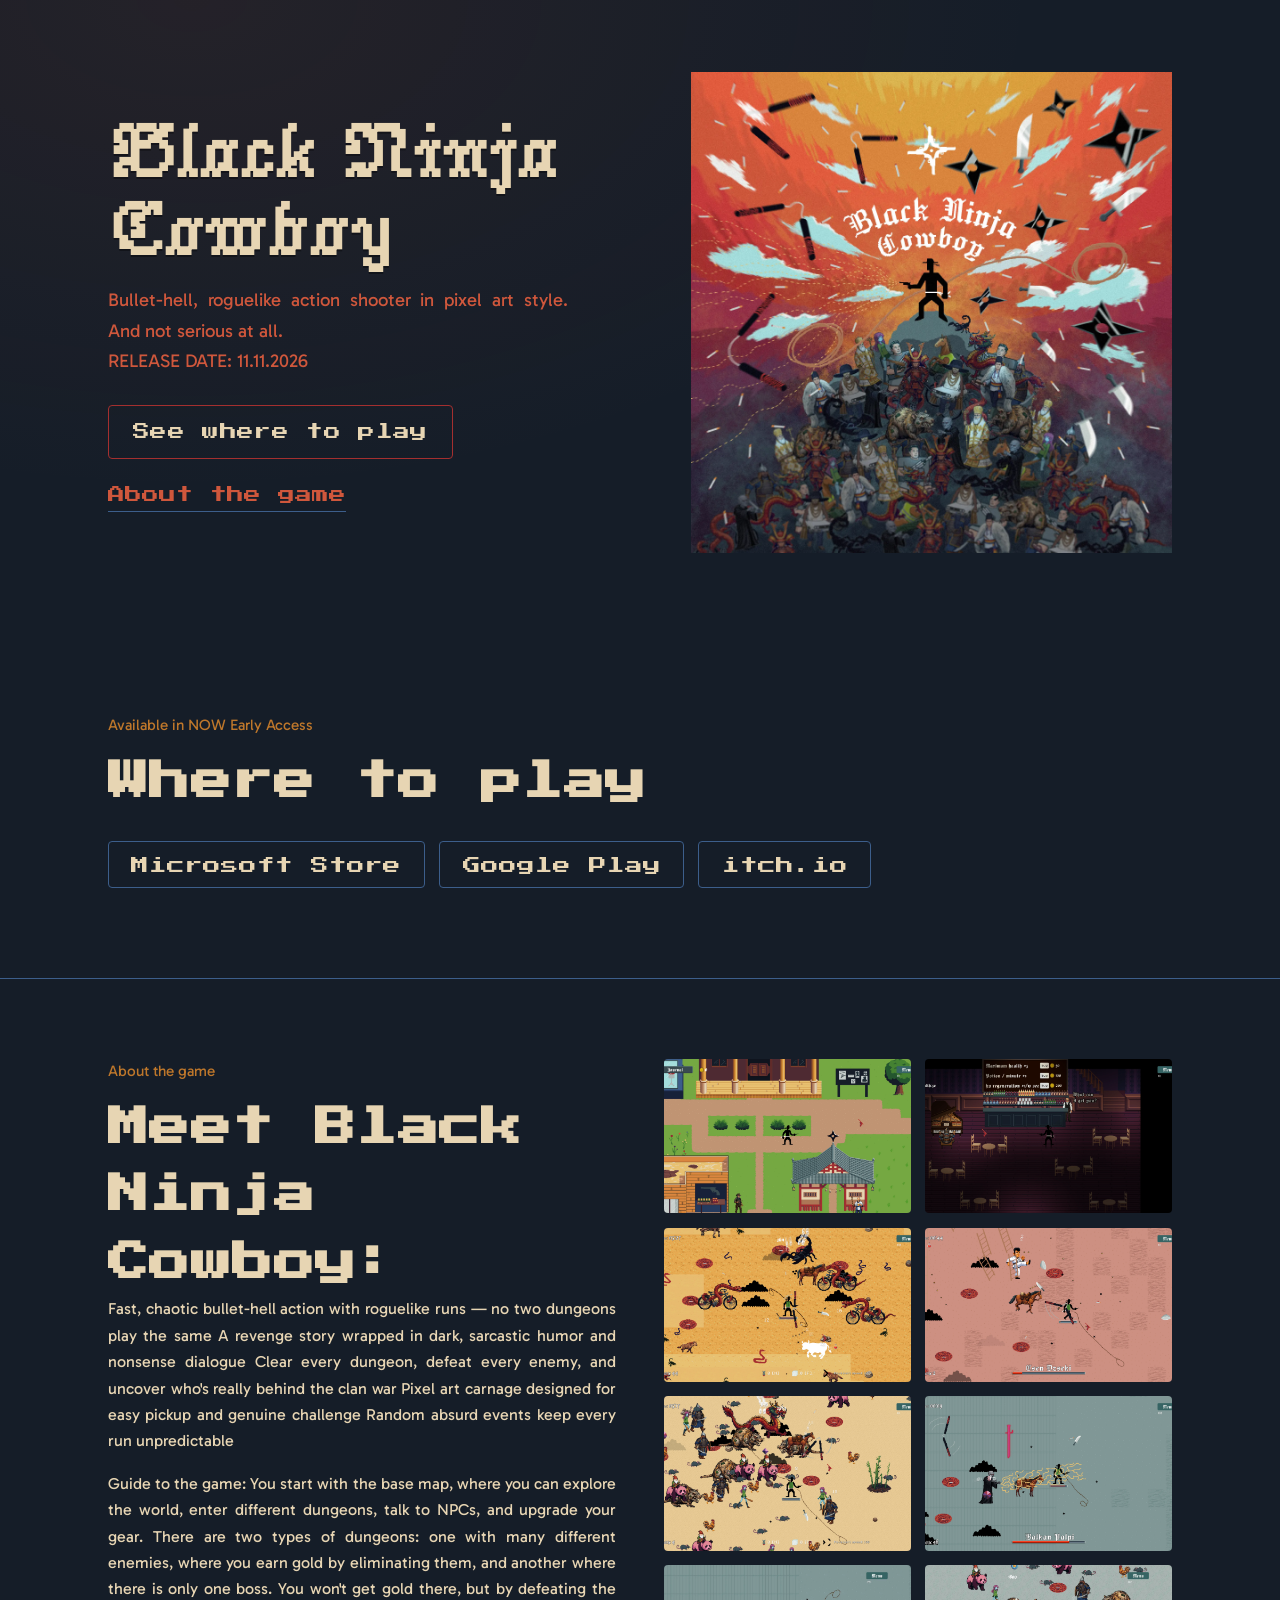
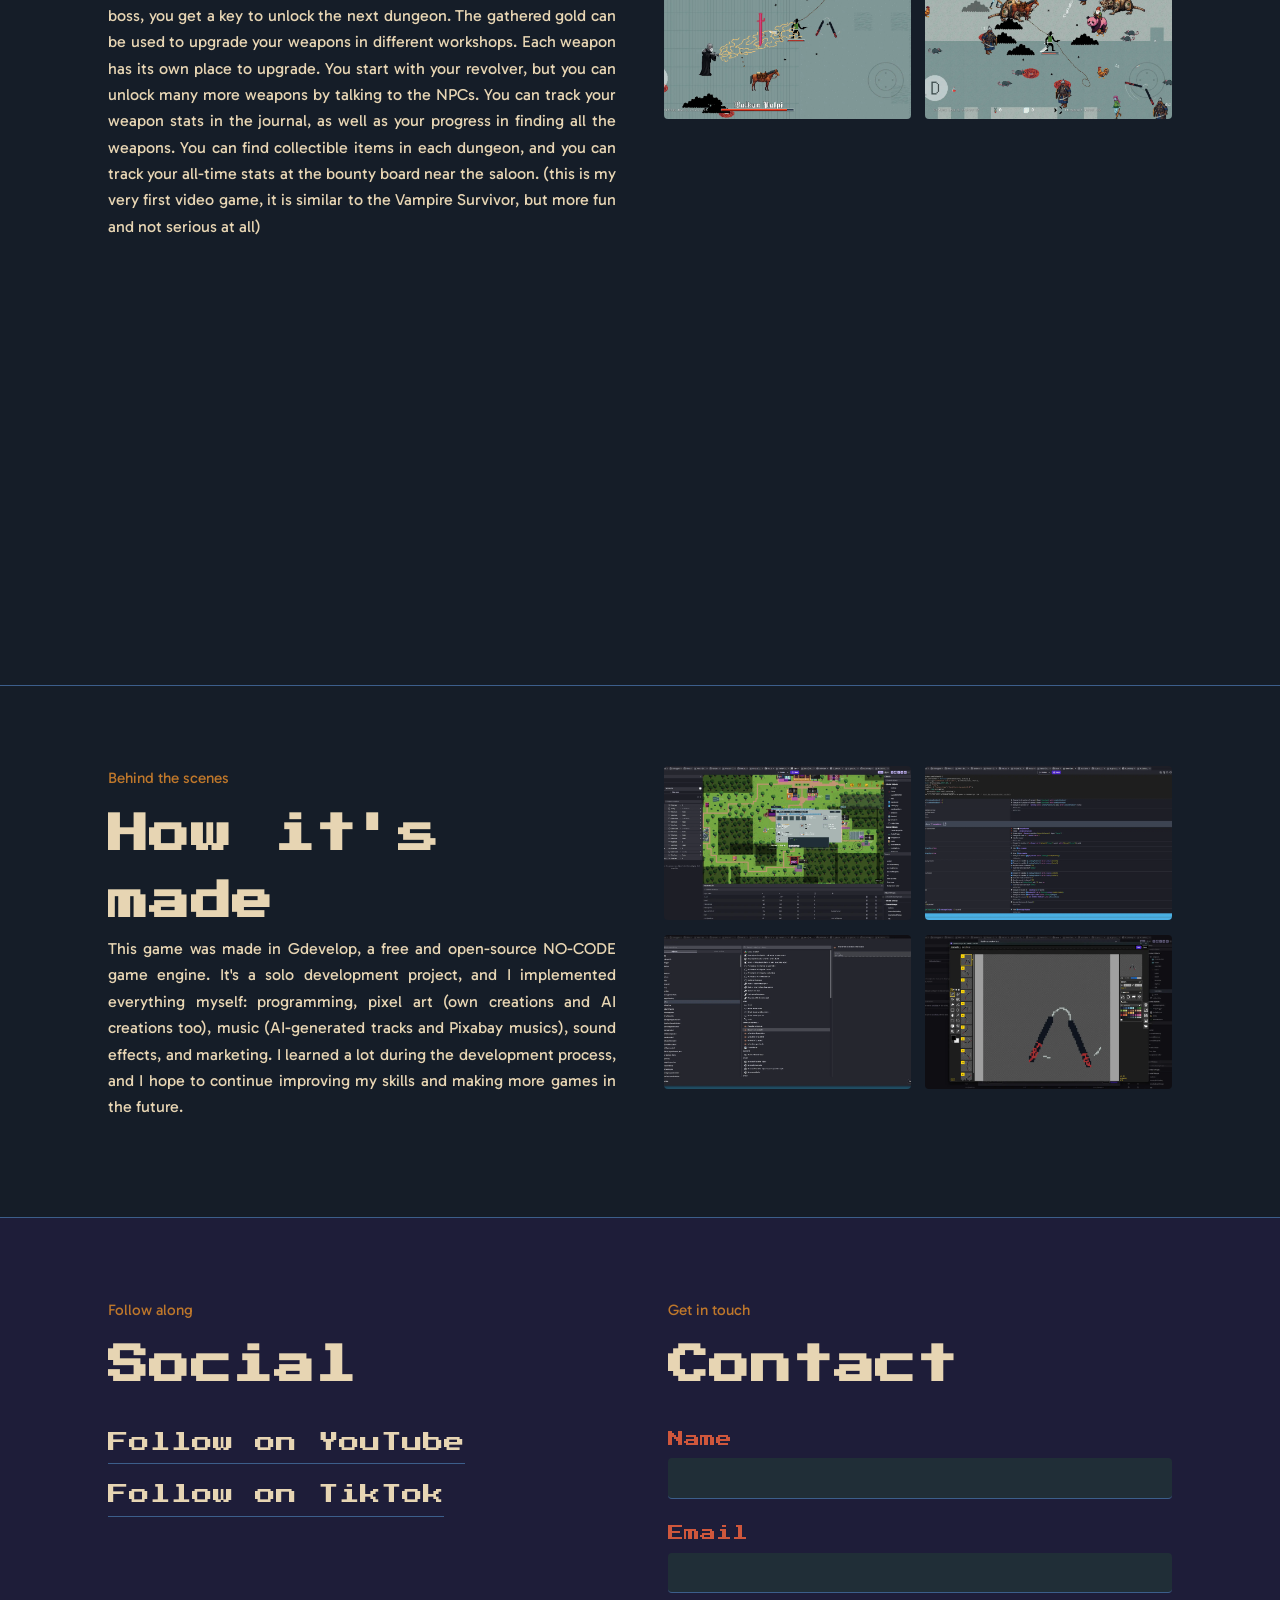
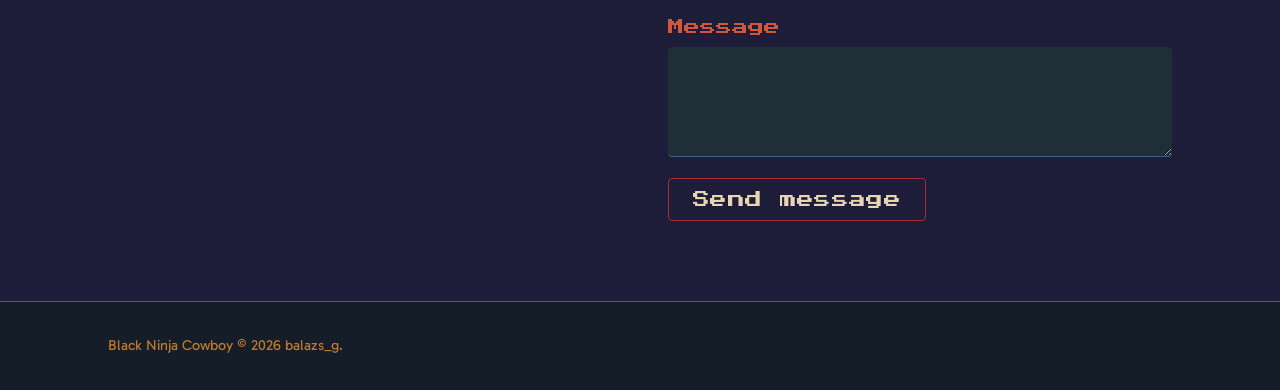
==== commit 55a57a1e: "Modify hero section and early access text Updated the tagline and release date in the hero section. " ====
--- a/index.html
+++ b/index.html
@@ -33,7 +33,8 @@
       <h1 class="hero-title">Black Ninja Cowboy</h1>
       <p class="hero-tagline">
         Bullet-hell, roguelike action shooter in pixel art style.
-        And not serious at all.
+        And not serious at all. </br>
+        RELEASE DATE: 11.11.2026
         <!-- Replace this tagline with your own one or two lines. -->
       </p>
       <div class="hero-actions">
@@ -54,7 +55,7 @@
      ========================================================= -->
 <section id="play">
   <div class="wrap">
-    <span class="eyebrow">Available in Early Access</span>
+    <span class="eyebrow">Available in NOW Early Access</span>
     <h2>Where to play</h2>
     <ul class="stores-list">
       <li>
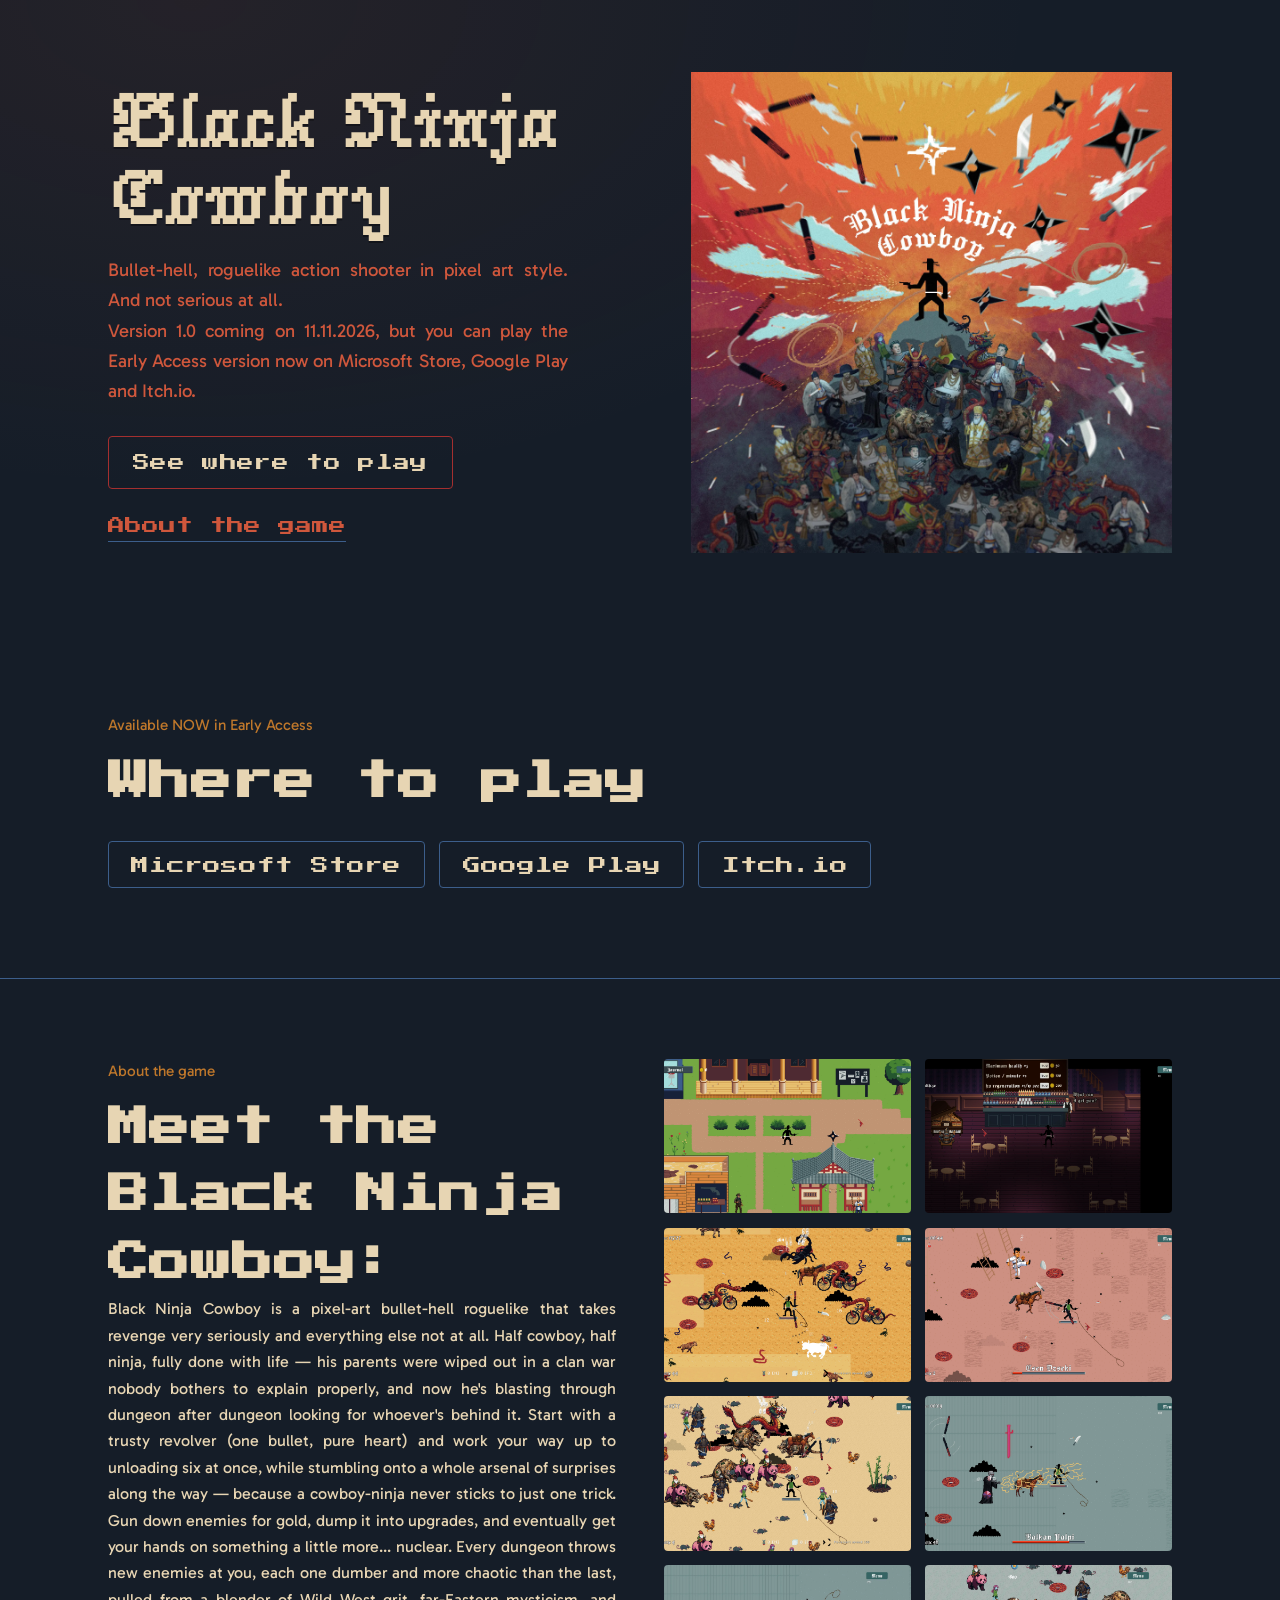
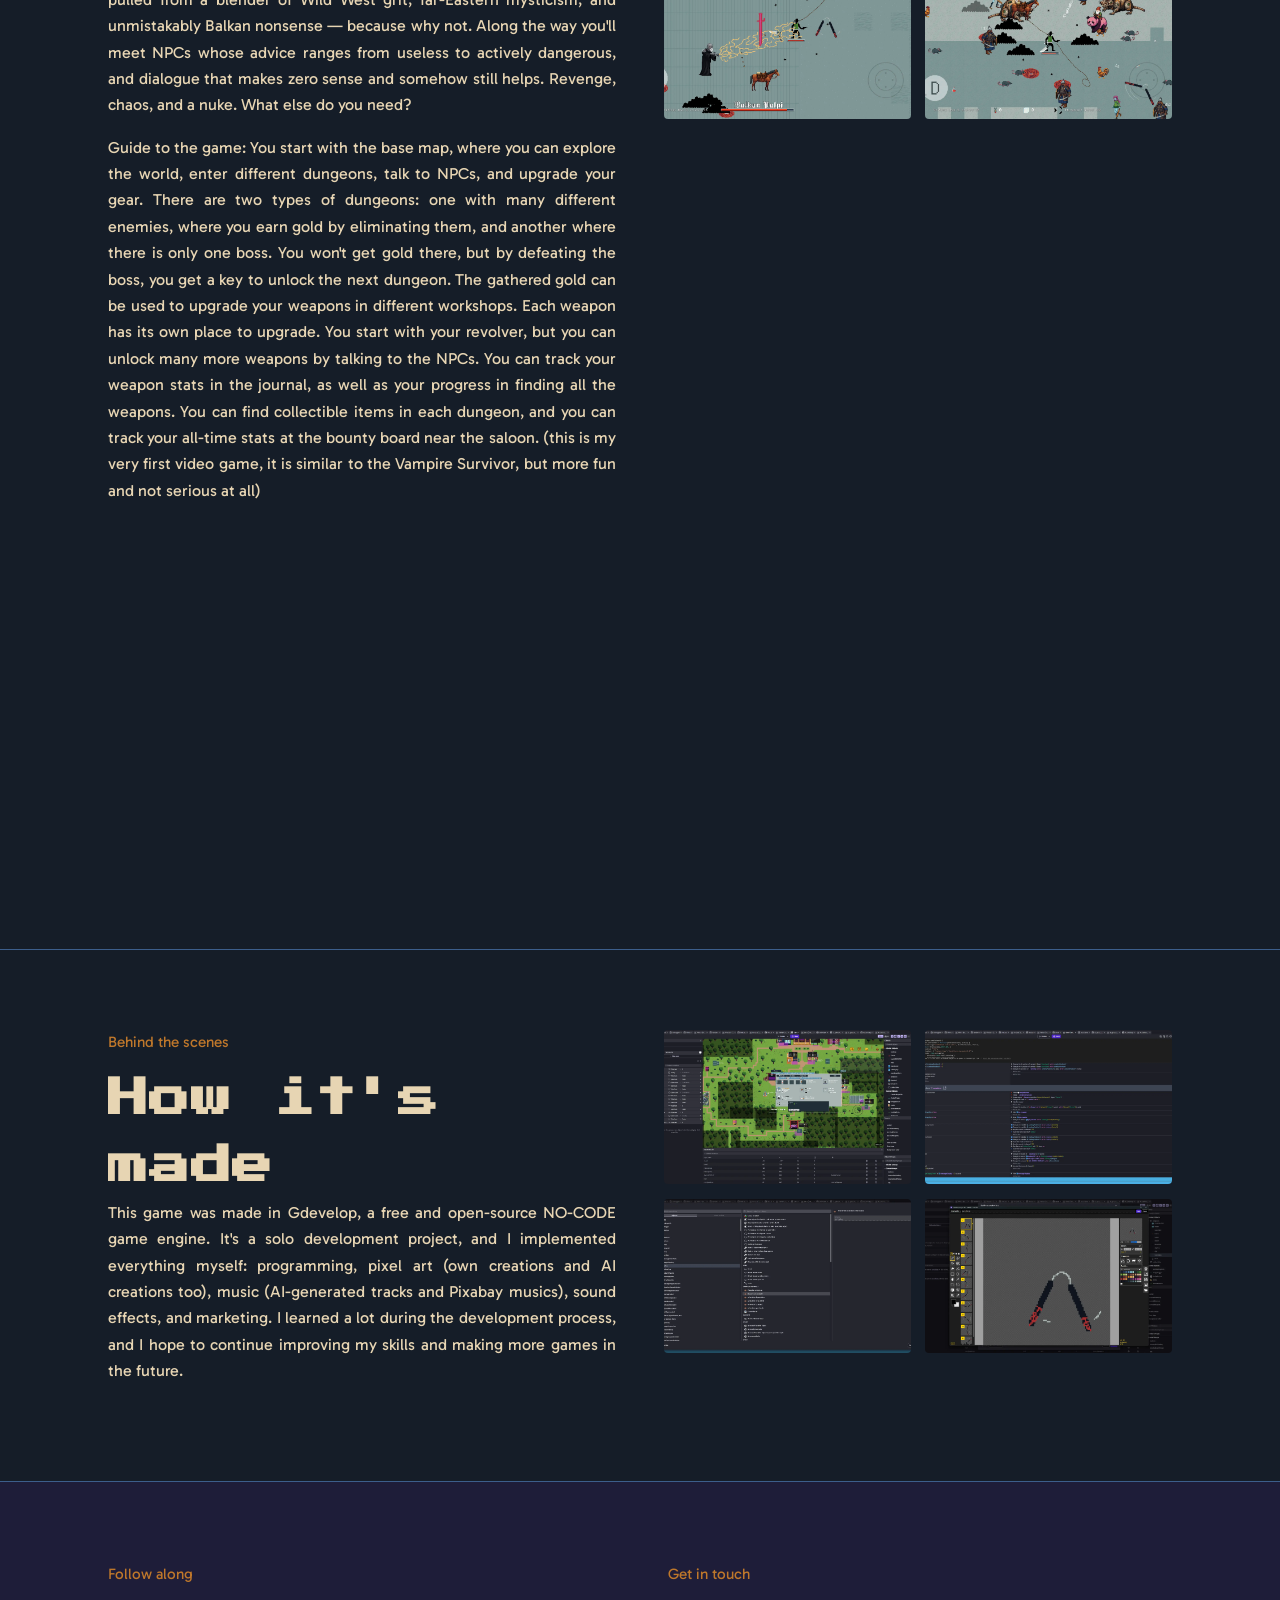
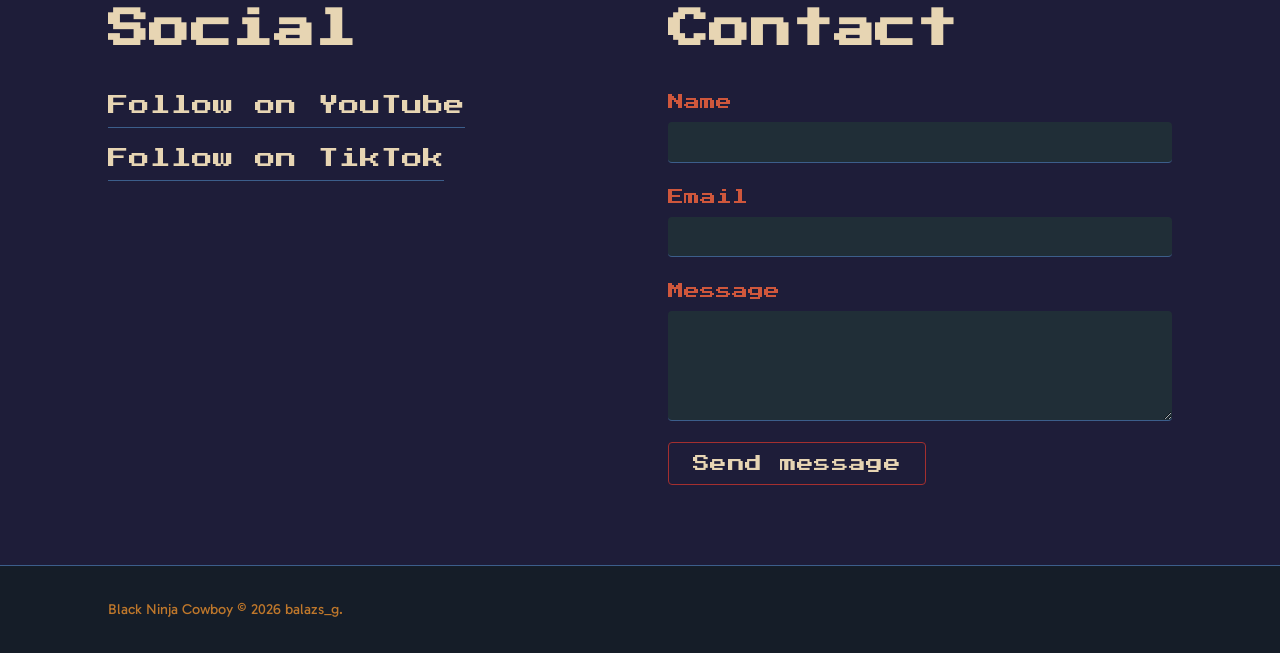
==== commit 12c712bb: "Revise game tagline and description Updated game description and release information in index.html." ====
--- a/index.html
+++ b/index.html
@@ -34,7 +34,7 @@
       <p class="hero-tagline">
         Bullet-hell, roguelike action shooter in pixel art style.
         And not serious at all. </br>
-        RELEASE DATE: 11.11.2026
+        Version 1.0 coming on 11.11.2026, but you can play the Early Access version now on Microsoft Store, Google Play and Itch.io.
         <!-- Replace this tagline with your own one or two lines. -->
       </p>
       <div class="hero-actions">
@@ -55,7 +55,7 @@
      ========================================================= -->
 <section id="play">
   <div class="wrap">
-    <span class="eyebrow">Available in NOW Early Access</span>
+    <span class="eyebrow">Available NOW in Early Access</span>
     <h2>Where to play</h2>
     <ul class="stores-list">
       <li>
@@ -72,7 +72,7 @@
       </li>
       <li>
         <a class="store-link" href="https://balazs-g.itch.io/black-ninja-cowboy">
-          itch.io
+          Itch.io
           <!--<span class="store-note">PC</span>-->
         </a>
       </li>
@@ -90,13 +90,9 @@
     <div class="split">
       <div class="split-text">
         <span class="eyebrow">About the game</span>
-        <h2>Meet Black Ninja Cowboy:</h2>
+        <h2>Meet the Black Ninja Cowboy:</h2>
         <p>
-          Fast, chaotic bullet-hell action with roguelike runs — no two dungeons play the same
-          A revenge story wrapped in dark, sarcastic humor and nonsense dialogue
-          Clear every dungeon, defeat every enemy, and uncover who's really behind the clan war
-          Pixel art carnage designed for easy pickup and genuine challenge
-          Random absurd events keep every run unpredictable
+          Black Ninja Cowboy is a pixel-art bullet-hell roguelike that takes revenge very seriously and everything else not at all. Half cowboy, half ninja, fully done with life — his parents were wiped out in a clan war nobody bothers to explain properly, and now he's blasting through dungeon after dungeon looking for whoever's behind it. Start with a trusty revolver (one bullet, pure heart) and work your way up to unloading six at once, while stumbling onto a whole arsenal of surprises along the way — because a cowboy-ninja never sticks to just one trick. Gun down enemies for gold, dump it into upgrades, and eventually get your hands on something a little more... nuclear. Every dungeon throws new enemies at you, each one dumber and more chaotic than the last, pulled from a blender of Wild West grit, far-Eastern mysticism, and unmistakably Balkan nonsense — because why not. Along the way you'll meet NPCs whose advice ranges from useless to actively dangerous, and dialogue that makes zero sense and somehow still helps. Revenge, chaos, and a nuke. What else do you need?
         </p>
         <p>
           Guide to the game:
